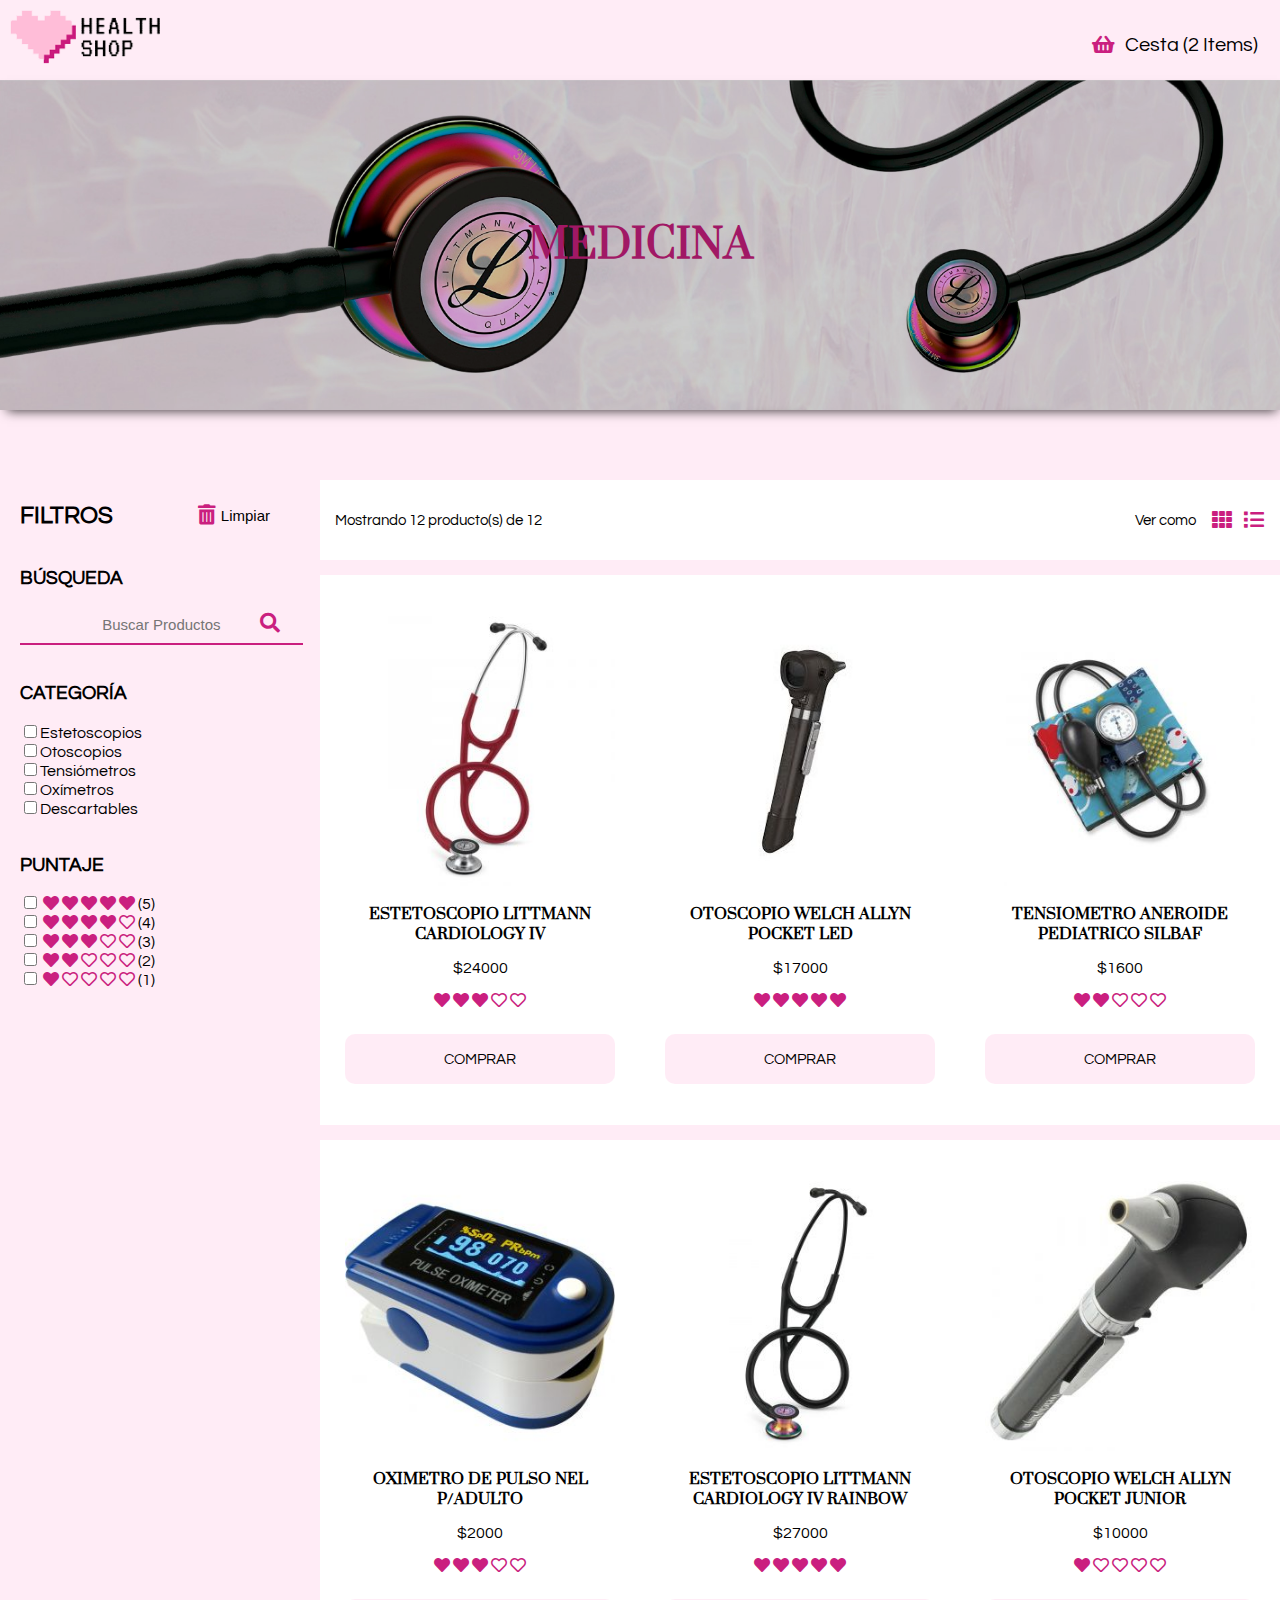
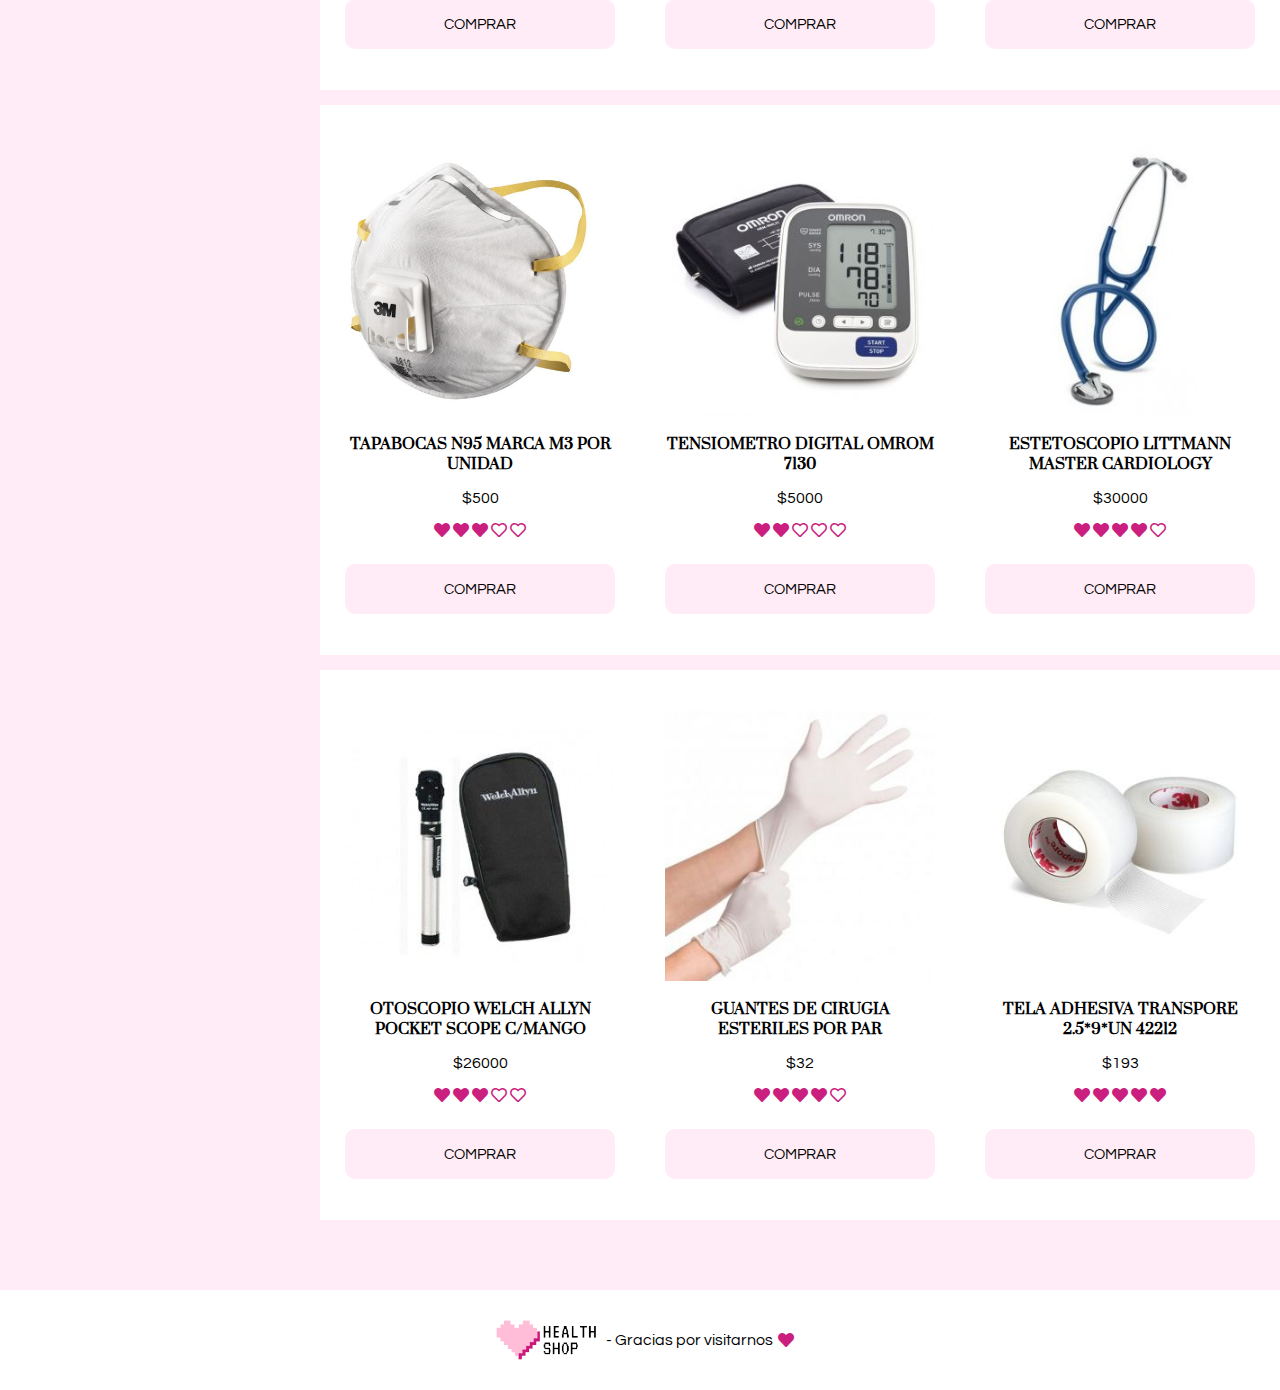
==== index.html @ 3c830d1c "creo caja de cesta llena con los items, la comento tanto en css como en html" ====
<!DOCTYPE html>
<html lang="es">

<head>
    <meta charset="UTF-8">
    <meta name="viewport" content="width=device-width, initial-scale=1.0">
    <link rel="stylesheet" href="style.css">
    <link rel="stylesheet" href="https://cdnjs.cloudflare.com/ajax/libs/font-awesome/5.13.0/css/all.min.css">
    <title>Healt shop</title>
</head>

<body>

    <!-- SECCION DE PRODUCTOS EN LA CESTA -->
    <!-- <section class="items-cest-container">
        <div class="title-cest">
            <h2>Cesta</h2>
            <button class="button-filter">
                <i class="fas fa-times"></i>
            </button>
        </div>
        <p>2 Producto(s) agregado(s)</p>

        <div class="items-add-container">

            <div class="items-add-img">
                <img src="./img/product5.jpg" alt="">
            </div>

            <div class="items-add-description">
                <h3>ESTETOSCOPIO LITTMANN </h3>
                <button class="button-filter">
                <i class="fas fa-trash-alt"></i>
                </button>

                <div class="items-add-price">
                    <label>
                        <input type="number">
                    </label>
                </div>

            </div>

        </div>

    </section> -->

    <!-- HEADER: LOGO Y CESTA -->
    <header class="header-container">
        <div class="img-header-container">
            <img src="./img/logo.png" alt="">
        </div>

        <button class="shopping-basket-section">
            <i class="fas fa-shopping-basket"></i>
            <p>Cesta (2 Items)</p>
        </button>
    </header>

    <!-- BANNER -->
    <div class="banner">
        <h1 class="banner-title">MEDICINA</h1>
    </div>

    <!-- SECCION PRINCIPAL CONTENEDORA DE ASIDE Y PRODUCTOS -->
    <section class="principal-section">

        <!-- ASIDE -->
        <aside class="aside-container">
            <div class="search-filters">
                <h2>FILTROS</h2>
                <button class="button-filter">
                    <i class="fas fa-trash-alt"></i>
                    <p>Limpiar</p>
                </button>

            </div>
            <div class="search-box">
                <label>
                    <h3>BÚSQUEDA</h3>
                    <input type="text" placeholder="Buscar Productos" id="search-box-input" />
                </label>
                <button class="button-filter">
                    <i class="fas fa-search"></i>
                </button>
            </div>

            <div class="filters-checkbox">
                <h3>CATEGORÍA</h3>
                <label>
                    <input type="checkbox" class="filters-checkbox-items" />Estetoscopios
                </label>
                <label>
                    <input type="checkbox" class="filters-checkbox-items" />Otoscopios
                </label>
                <label>
                    <input type="checkbox" class="filters-checkbox-items" />Tensiómetros
                </label>
                <label>
                    <input type="checkbox" class="filters-checkbox-items" />Oxímetros
                </label>
                <label>
                    <input type="checkbox" class="filters-checkbox-items" />Descartables
                </label>
            </div>

            <div class="filters-checkbox">
                <h3>PUNTAJE</h3>
                <label>
                    <input type="checkbox" class="filters-checkbox-items" />
                    <i class="fas fa-heart"></i>
                    <i class="fas fa-heart"></i>
                    <i class="fas fa-heart"></i>
                    <i class="fas fa-heart"></i>
                    <i class="fas fa-heart"></i>
                    (5)
                </label>
                <label>
                    <input type="checkbox" class="filters-checkbox-items" />
                    <i class="fas fa-heart"></i>
                    <i class="fas fa-heart"></i>
                    <i class="fas fa-heart"></i>
                    <i class="fas fa-heart"></i>
                    <i class="far fa-heart"></i>
                    (4)
                </label>
                <label>
                    <input type="checkbox" class="filters-checkbox-items" />
                    <i class="fas fa-heart"></i>
                    <i class="fas fa-heart"></i>
                    <i class="fas fa-heart"></i>
                    <i class="far fa-heart"></i>
                    <i class="far fa-heart"></i>
                    (3)
                </label>
                <label>
                    <input type="checkbox" class="filters-checkbox-items" />
                    <i class="fas fa-heart"></i>
                    <i class="fas fa-heart"></i>
                    <i class="far fa-heart"></i>
                    <i class="far fa-heart"></i>
                    <i class="far fa-heart"></i>
                    (2)
                </label>
                <label>
                    <input type="checkbox" class="filters-checkbox-items" />
                    <i class="fas fa-heart"></i>
                    <i class="far fa-heart"></i>
                    <i class="far fa-heart"></i>
                    <i class="far fa-heart"></i>
                    <i class="far fa-heart"></i>
                    (1)
                </label>

            </div>
        </aside>

        <!-- SECCION DERECHA DE RESULTADOS DEL FILTRO Y PRODUCTOS -->
        <div class="products-container">
            <!-- RESULTADO DE FILTROS -->
            <div class="filters-results-container">

                <p>Mostrando 12 producto(s) de 12</p>
                <div class="buttons-filters-container">
                    <p>Ver como</p>
                    <button class="button-filter">
                        <i class="fas fa-th"></i>
                    </button>
                    <button class="button-filter">
                        <i class="fas fa-list"></i>
                    </button>
                </div>
            </div>

            <!-- CONTENEDOR DE LOS PRODUCTOS -->
            <div class="products-cards-section">
                <!-- TARJETA DE PRODUCTOS -->
                <article class="product-card">
                    <!-- IMAGEN PRODUCTOS -->
                    <div class="product-information-container">
                        <div class="product-img">
                            <img src="./img/product1.jpg" alt="">
                        </div>
                        <!-- DESCRIPCION DE PRODUCTOS -->
                        <div class="product-description">
                            <h3 class="product-title">ESTETOSCOPIO LITTMANN CARDIOLOGY IV</h3>
                            <p>$24000</p>
                            <div>
                                <i class="fas fa-heart"></i>
                                <i class="fas fa-heart"></i>
                                <i class="fas fa-heart"></i>
                                <i class="far fa-heart"></i>
                                <i class="far fa-heart"></i>
                            </div>
                            <div class="product-buy">
                                <button class="buy-button">COMPRAR</button>
                            </div>
                        </div>
                    </div>
                </article>

                <article class="product-card">
                    <div class="product-information-container">
                        <div class="product-img">
                            <img src="./img/product2.jpg" alt="">
                        </div>
                        <div class="product-description">
                            <h3 class="product-title">OTOSCOPIO WELCH ALLYN POCKET LED</h3>
                            <p class="product-price">$17000</p>
                            <div class="product-review">
                                <i class="fas fa-heart"></i>
                                <i class="fas fa-heart"></i>
                                <i class="fas fa-heart"></i>
                                <i class="fas fa-heart"></i>
                                <i class="fas fa-heart"></i>
                            </div>
                            <div class="product-buy">
                                <button class="buy-button">COMPRAR</button>
                            </div>
                        </div>
                    </div>
                </article>
                <article class="product-card">
                    <div class="product-information-container">
                        <div class="product-img">
                            <img src="./img/product3.jpg" alt="">
                        </div>
                        <div class="product-description">
                            <h3 class="product-title">TENSIOMETRO ANEROIDE PEDIATRICO SILBAF</h3>
                            <p class="product-price">$1600</p>
                            <div class="product-review">
                                <i class="fas fa-heart"></i>
                                <i class="fas fa-heart"></i>
                                <i class="far fa-heart"></i>
                                <i class="far fa-heart"></i>
                                <i class="far fa-heart"></i>
                            </div>
                            <div class="product-buy">
                                <button class="buy-button">COMPRAR</button>
                            </div>
                        </div>
                    </div>
                </article>

                <article class="product-card">
                    <div class="product-information-container">
                        <div class="product-img">
                            <img src="./img/product4.jpg" alt="">
                        </div>
                        <div class="product-description">
                            <h3 class="product-title">OXIMETRO DE PULSO NEL P/ADULTO </h3>
                            <p class="product-price">$2000</p>
                            <div class="product-review">
                                <i class="fas fa-heart"></i>
                                <i class="fas fa-heart"></i>
                                <i class="fas fa-heart"></i>
                                <i class="far fa-heart"></i>
                                <i class="far fa-heart"></i>
                            </div>
                            <div class="product-buy">
                                <button class="buy-button">COMPRAR</button>
                            </div>
                        </div>
                    </div>
                </article>

                <article class="product-card">
                    <div class="product-information-container">
                        <div class="product-img">
                            <img src="./img/product5.jpg" alt="">
                        </div>
                        <div class="product-description">
                            <h3 class="product-title">ESTETOSCOPIO LITTMANN CARDIOLOGY IV RAINBOW</h3>
                            <p class="product-price">$27000</p>
                            <div class="product-review">
                                <i class="fas fa-heart"></i>
                                <i class="fas fa-heart"></i>
                                <i class="fas fa-heart"></i>
                                <i class="fas fa-heart"></i>
                                <i class="fas fa-heart"></i>
                            </div>
                            <div class="product-buy">
                                <button class="buy-button">COMPRAR</button>
                            </div>
                        </div>
                    </div>
                </article>

                <article class="product-card">
                    <div class="product-information-container">
                        <div class="product-img">
                            <img src="./img/product6.jpg" alt="">
                        </div>
                        <div class="product-description">
                            <h3 class="product-title">OTOSCOPIO WELCH ALLYN POCKET JUNIOR</h3>
                            <p class="product-price">$10000</p>
                            <div class="product-review">
                                <i class="fas fa-heart"></i>
                                <i class="far fa-heart"></i>
                                <i class="far fa-heart"></i>
                                <i class="far fa-heart"></i>
                                <i class="far fa-heart"></i>
                            </div>
                            <div class="product-buy">
                                <button class="buy-button">COMPRAR</button>
                            </div>
                        </div>
                    </div>
                </article>

                <article class="product-card">
                    <div class="product-information-container">
                        <div class="product-img">
                            <img src="./img/product7.jpg" alt="">
                        </div>
                        <div class="product-description">
                            <h3 class="product-title">TAPABOCAS N95 MARCA M3 POR UNIDAD</h3>
                            <p class="product-price">$500</p>
                            <div class="product-review">
                                <i class="fas fa-heart"></i>
                                <i class="fas fa-heart"></i>
                                <i class="fas fa-heart"></i>
                                <i class="far fa-heart"></i>
                                <i class="far fa-heart"></i>
                            </div>
                            <div class="product-buy">
                                <button class="buy-button">COMPRAR</button>
                            </div>
                        </div>
                    </div>
                </article>

                <article class="product-card">
                    <div class="product-information-container">
                        <div class="product-img">
                            <img src="./img/product8.jpg" alt="">
                        </div>
                        <div class="product-description">
                            <h3 class="product-title">TENSIOMETRO DIGITAL OMROM 7130</h3>
                            <p class="product-price">$5000</p>
                            <div class="product-review">
                                <i class="fas fa-heart"></i>
                                <i class="fas fa-heart"></i>
                                <i class="far fa-heart"></i>
                                <i class="far fa-heart"></i>
                                <i class="far fa-heart"></i>
                            </div>
                            <div class="product-buy">
                                <button class="buy-button">COMPRAR</button>
                            </div>
                        </div>
                    </div>
                </article>

                <article class="product-card">
                    <div class="product-information-container">
                        <div class="product-img">
                            <img src="./img/product9.jpg" alt="">
                        </div>
                        <div class="product-description">
                            <h3 class="product-title">ESTETOSCOPIO LITTMANN MASTER CARDIOLOGY</h3>
                            <p class="product-price">$30000</p>
                            <div class="product-review">
                                <i class="fas fa-heart"></i>
                                <i class="fas fa-heart"></i>
                                <i class="fas fa-heart"></i>
                                <i class="fas fa-heart"></i>
                                <i class="far fa-heart"></i>
                            </div>
                            <div class="product-buy">
                                <button class="buy-button">COMPRAR</button>
                            </div>
                        </div>
                    </div>
                </article>

                <article class="product-card">
                    <div class="product-information-container">
                        <div class="product-img">
                            <img src="./img/product10.jpg" alt="">
                        </div>
                        <div class="product-description">
                            <h3 class="product-title">OTOSCOPIO WELCH ALLYN POCKET SCOPE C/MANGO</h3>
                            <p class="product-price">$26000</p>
                            <div class="product-review">
                                <i class="fas fa-heart"></i>
                                <i class="fas fa-heart"></i>
                                <i class="fas fa-heart"></i>
                                <i class="far fa-heart"></i>
                                <i class="far fa-heart"></i>
                            </div>
                            <div class="product-buy">
                                <button class="buy-button">COMPRAR</button>
                            </div>
                        </div>
                    </div>
                </article>

                <article class="product-card">
                    <div class="product-information-container">
                        <div class="product-img">
                            <img src="./img/product11.jpg" alt="">
                        </div>
                        <div class="product-description">
                            <h3 class="product-title">GUANTES DE CIRUGIA ESTERILES POR PAR</h3>
                            <p class="product-price">$32</p>
                            <div class="product-review">
                                <i class="fas fa-heart"></i>
                                <i class="fas fa-heart"></i>
                                <i class="fas fa-heart"></i>
                                <i class="fas fa-heart"></i>
                                <i class="far fa-heart"></i>
                            </div>
                            <div class="product-buy">
                                <button class="buy-button">COMPRAR</button>
                            </div>
                        </div>
                    </div>
                </article>

                <article class="product-card">
                    <div class="product-information-container">
                        <div class="product-img">
                            <img src="./img/product12.jpg" alt="">
                        </div>
                        <div class="product-description">
                            <h3 class="product-title">TELA ADHESIVA TRANSPORE 2.5*9*UN 42212</h3>
                            <p class="product-price">$193</p>
                            <div class="product-review">
                                <i class="fas fa-heart"></i>
                                <i class="fas fa-heart"></i>
                                <i class="fas fa-heart"></i>
                                <i class="fas fa-heart"></i>
                                <i class="fas fa-heart"></i>
                            </div>
                            <div class="product-buy">
                                <button class="buy-button">COMPRAR</button>
                            </div>
                        </div>
                    </div>
                </article>


            </div>
        </div>
    </section>

    <!-- FOOTER -->
    <footer class="footer-container">
        <img src="./img/logo.png" alt="">
        <p>- Gracias por visitarnos</p>
        <i class="fas fa-heart"></i>
    </footer>


</body>

</html>
---- style.css ----
@import url('https://fonts.googleapis.com/css2?family=Prata&family=Questrial&display=swap');
body {
    width: 100%;
    margin: 0px;
    background-color: rgba(255, 208, 232, 0.4);
}


/* .items-cest-container {
    width: 25%;
    height: 500px;
    display: flex;
    flex-direction: column;
    position: absolute;
    top: 0px;
    right: 0px;
    z-index: 2;
    padding: 20px;
    font-family: 'Questrial', sans-serif;
    background-color: #ffffff;
}

.title-cest {
    width: 100%;
    display: flex;
    justify-content: space-between;
    align-items: center;
}

.items-add-container {
    width: 100%;
    display: flex;
    flex-direction: column;
    background-color: rebeccapurple;
}

.items-add-img {
    width: 40%;
    height: 100%;
}

.items-add-img img {
    width: 100%;
}

.items-add-description {
    width: 60%;
    display: flex;
    align-items: center;
    position: absolute;
    right: 0px;
    background-color: springgreen;
}

.items-add-price {
    width: 60%;
    background-color: yellow;
}
 */

.header-container {
    width: 100%;
    height: 80px;
    display: flex;
}

.img-header-container {
    width: 150px;
    height: 50px;
}

.img-header-container img {
    width: 100%;
    height: auto;
    padding: 10px;
}

.shopping-basket-section {
    width: 200px;
    height: 30px;
    font-size: 20px;
    font-family: 'Questrial', sans-serif;
    font-weight: 100;
    display: flex;
    justify-content: center;
    align-items: center;
    position: absolute;
    right: 5px;
    top: 30px;
    border: none;
    background-color: transparent;
}

.fa-shopping-basket {
    color: #CA1F7F;
    padding-right: 10px;
}

.banner {
    width: 100%;
    height: 330px;
    background-image: url(./img/banner.jpg);
    background-position: center;
    background-size: cover;
    display: flex;
    justify-content: center;
    align-items: center;
    font-family: 'Prata', serif;
    font-size: 20px;
    color: #CA1F7F;
    -webkit-box-shadow: 2px 6px 11px -5px rgba(0, 0, 0, 0.75);
    -moz-box-shadow: 2px 6px 11px -5px rgba(0, 0, 0, 0.75);
    box-shadow: 2px 6px 11px -5px rgba(0, 0, 0, 0.75);
}

.banner::before {
    width: 100%;
    height: 330px;
    content: '';
    background-color: rgba(0, 0, 0, 0.2);
    display: flex;
    position: absolute;
}

.principal-section {
    width: 100%;
    height: auto;
    display: flex;
    justify-content: space-between;
}

.products-container {
    width: 75%;
    height: auto;
}

.filters-results-container {
    width: 100%;
    height: 80px;
    background-color: #ffffff;
    display: flex;
    justify-content: space-between;
    align-items: center;
    margin-top: 70px;
}

.filters-results-container p {
    font-family: 'Questrial', sans-serif;
    font-size: 15px;
    margin-left: 15px;
    margin-right: 10px;
}

.buttons-filters-container {
    display: flex;
    padding: 10px;
}

.button-filter {
    border: none;
    font-size: 20px;
    background-color: transparent;
    display: flex;
    justify-content: center;
    align-items: center;
    color: #CA1F7F;
}

.products-cards-section {
    width: 100%;
    display: flex;
    justify-content: space-between;
    flex-wrap: wrap;
}

.product-card {
    width: 320px;
    height: 550px;
    background-color: #ffffff;
    font-family: 'Questrial', sans-serif;
    display: flex;
    justify-content: center;
    text-align: center;
    margin-top: 15px;
}

.product-information-container {
    display: flex;
    flex-direction: column;
    justify-content: center;
    padding: 25px;
}

.product-img {
    width: 100%;
    height: auto;
}

.product-img img {
    width: 100%;
    height: auto;
}

.product-title {
    font-family: 'Prata', serif;
    font-size: 15px;
}

.product-buy {
    margin-top: 25px;
}

.buy-button {
    width: 100%;
    height: 50px;
    border: none;
    border-radius: 10px;
    background-color: transparent;
    font-family: 'Questrial', sans-serif;
    font-size: 15px;
    background-color: rgba(255, 208, 232, 0.4);
}

.buy-button:hover {
    background-color: rgba(255, 208, 232, 0.6)
}

.aside-container {
    width: 20%;
    height: 100%;
    position: relative;
    left: 0px;
}

.search-filters {
    width: 100%;
    height: 30px;
    margin-top: 70px;
    padding: 20px;
    display: flex;
    justify-content: space-between;
    align-items: center;
    font-family: 'Questrial', sans-serif;
}

.search-filters p {
    color: #000000;
    font-size: 15px;
    padding-left: 5px;
}

.search-filters h2 {
    font-size: 15 px;
    padding-right: 70px;
}

.search-box {
    width: 100%;
    padding-left: 20px;
    font-family: 'Questrial', sans-serif;
    display: flex;
}

#search-box-input {
    width: 120%;
    padding: 10px;
    border: none;
    border-bottom: 2px solid #CA1F7F;
    background-color: transparent;
    text-align: center;
    font-size: 15px;
    display: flex;
}

.search-box>button {
    position: relative;
    left: 15px;
    top: 25px;
    color: #CA1F7F;
}

.filters-checkbox {
    display: flex;
    flex-direction: column;
    font-family: 'Questrial', sans-serif;
    padding-left: 20px;
    padding-top: 20px;
}

.fa-heart {
    color: #CA1F7F;
}

.footer-container {
    width: 100%;
    height: 100px;
    background-color: #ffffff;
    position: relative;
    bottom: 0px;
    margin-top: 70px;
    display: flex;
    justify-content: center;
    align-items: center;
    font-family: 'Questrial', sans-serif;
}

.footer-container img {
    width: 100px;
    height: 40px;
    padding: 10px;
}

.footer-container i {
    margin-left: 5px;
}
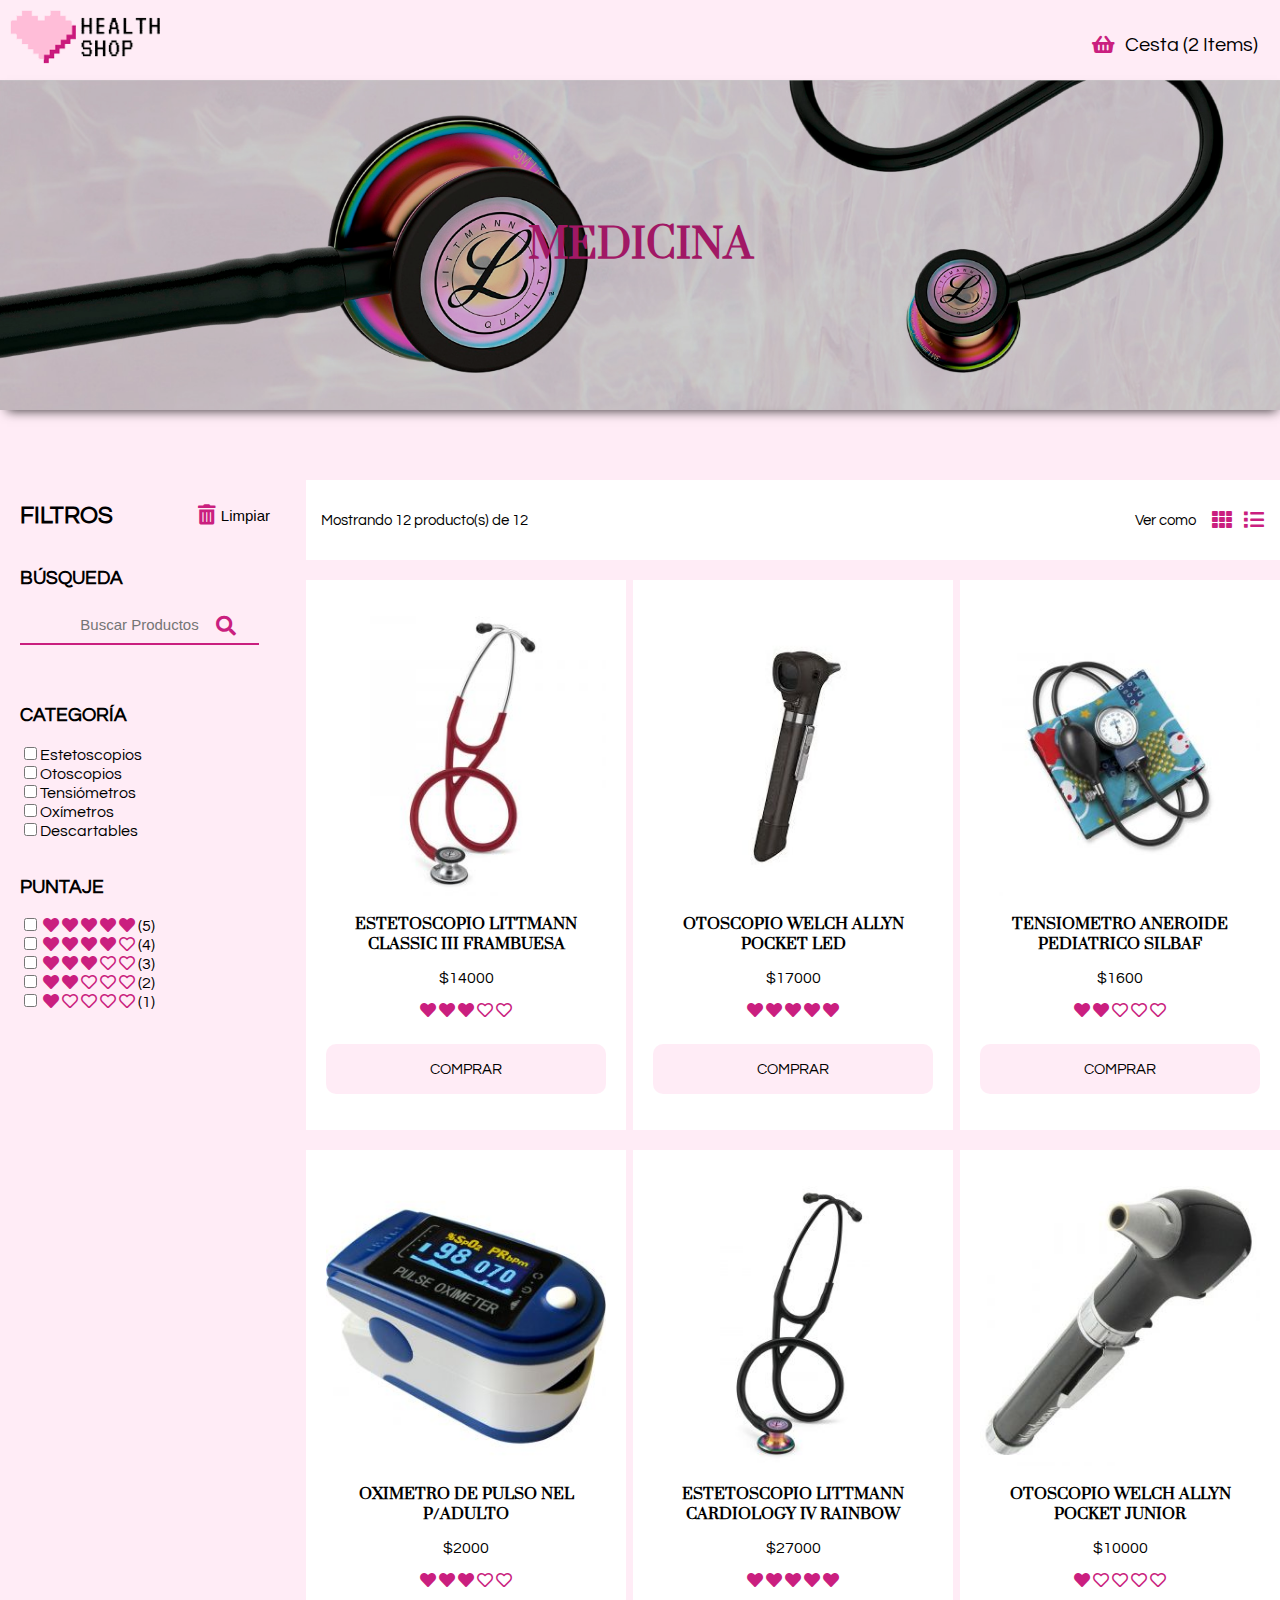
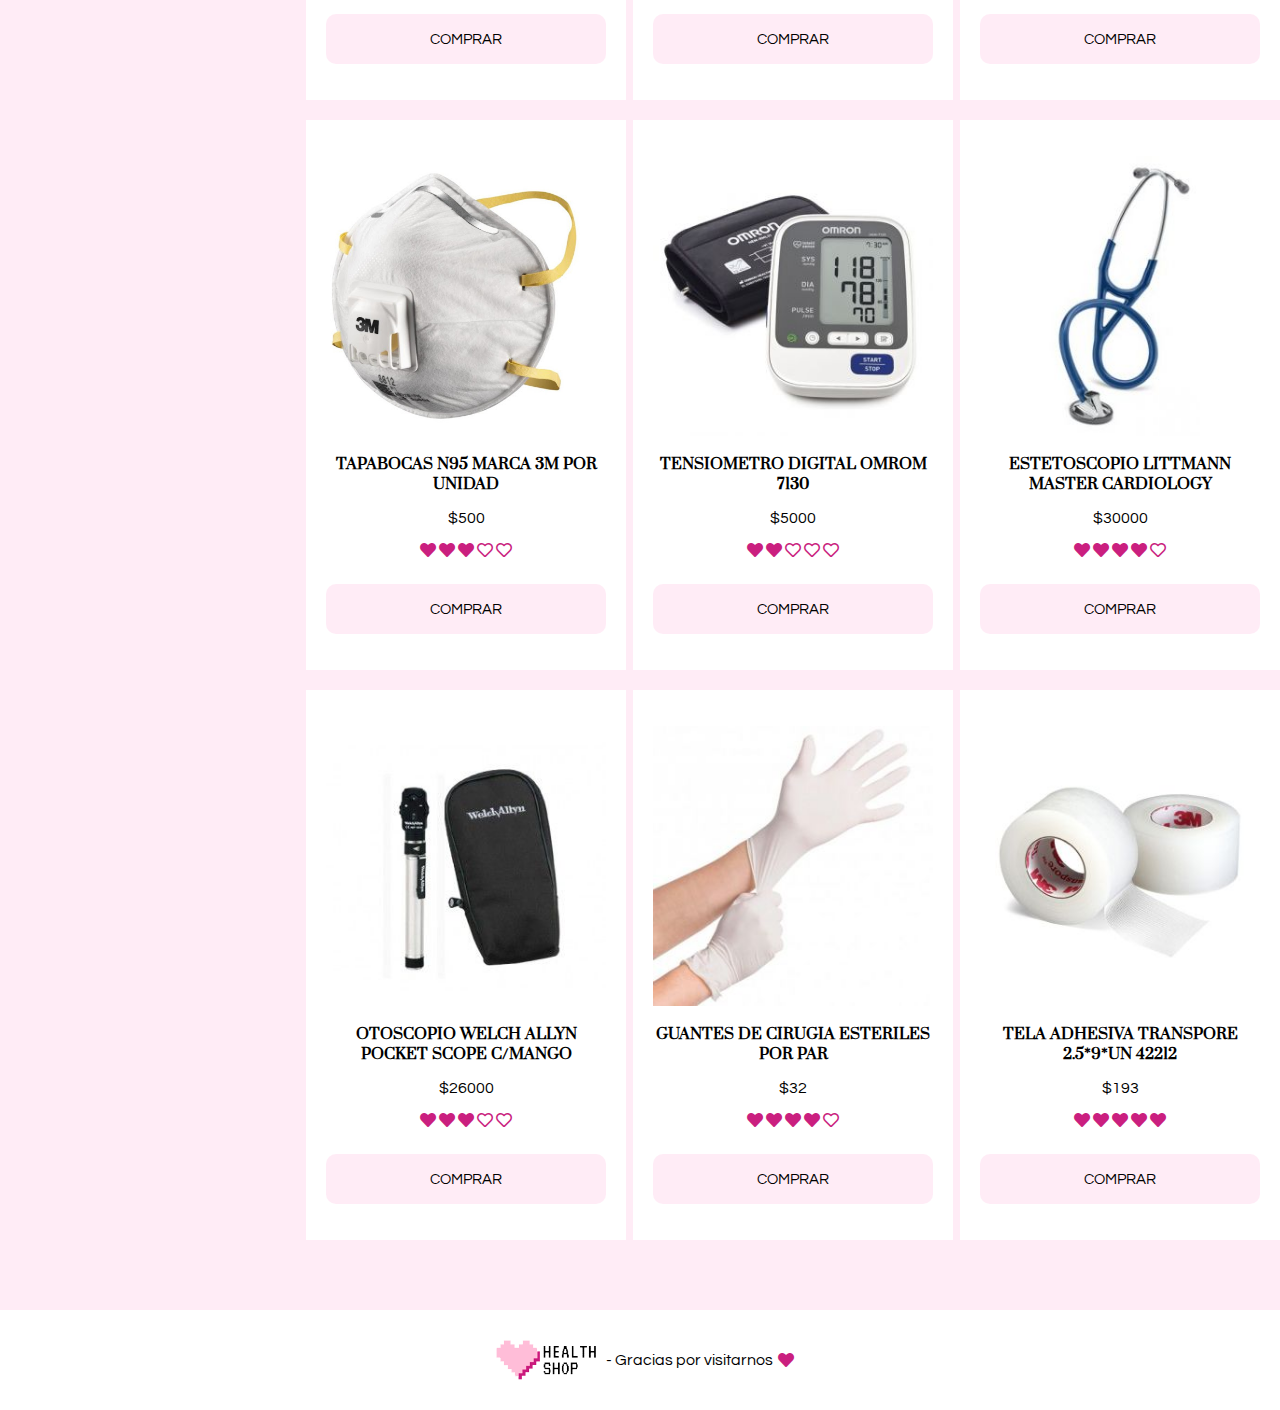
==== commit cadae42f: "agrego funcionalidad par que aparezca el formulario de compra, igualmente la funcionalidad de vaciar" ====
--- a/index.html
+++ b/index.html
@@ -11,39 +11,129 @@
 
 <body>
 
-    <!-- SECCION DE PRODUCTOS EN LA CESTA -->
-    <!-- <section class="items-cest-container">
+    <!-- SECCION DE PRODUCTOS QUE APARECEN EN LA CESTA -->
+    <section class="items-cest-container">
         <div class="title-cest">
             <h2>Cesta</h2>
-            <button class="button-filter">
+            <button class="button-filter" id="button-close-cest">
                 <i class="fas fa-times"></i>
             </button>
         </div>
         <p>2 Producto(s) agregado(s)</p>
-
-        <div class="items-add-container">
-
-            <div class="items-add-img">
-                <img src="./img/product5.jpg" alt="">
-            </div>
-
-            <div class="items-add-description">
-                <h3>ESTETOSCOPIO LITTMANN </h3>
-                <button class="button-filter">
-                <i class="fas fa-trash-alt"></i>
+        <div class="cards-items">
+            <!-- ITEM 1 -->
+            <div class="items-add-container">
+                <div class="items-add-img">
+                    <img src="./img/product5.jpg" alt="">
+                </div>
+                <div class="items-add-description">
+                    <div class="title-trash-section">
+                        <h3>ESTETOSCOPIO LITTMANN </h3>
+                        <button class="button-filter">
+                            <i class="fas fa-trash-alt"></i>
+                        </button>
+                    </div>
+                    <div class="items-add-price">
+                        <label>
+                            <input type="number">
+                        </label>
+                        <div class="unit-price">
+                            <p>unidades</p>
+                            <p>$27000</p>
+                        </div>
+                    </div>
+                </div>
+            </div>
+            <!-- ITEM 2 -->
+            <div class="items-add-container">
+                <div class="items-add-img">
+                    <img src="./img/product6.jpg" alt="">
+                </div>
+                <div class="items-add-description">
+                    <div class="title-trash-section">
+                        <h3>OTOSCOPIO WELCH ALLYN POCKET JUNIOR</h3>
+                        <button class="button-filter">
+                            <i class="fas fa-trash-alt"></i>
+                        </button>
+                    </div>
+                    <div class="items-add-price">
+                        <label>
+                            <input type="number">
+                        </label>
+                        <div class="unit-price">
+                            <p>unidades</p>
+                            <p>$10000</p>
+                        </div>
+                    </div>
+                </div>
+            </div>
+        </div>
+        <p>Subtotal $ 37000</p>
+        <button class="shop-button" id="button-shop-cest">
+            COMPRAR
+        </button>
+        <button class="empty-shop-button" id="button-empty-cest">
+            VACIAR
+        </button>
+    </section>
+
+    <!-- SECCION DE FORMULARIO DE COMPRA -->
+    <section class="pay-form-section">
+        <form>
+            <h2>Checkout</h2>
+            <div class="personal-information-form">
+                <h3>Datos Personales</h3>
+                <label>
+                    <p>Nombre y Apellido*</p>
+                    <input type="text" name="Nombre y Apellido" placeholder="p.ej: Juana de Arco" required />
+                </label>
+                <label>
+                    <p>Email*</p>
+                    <input type="mail" name="Email" placeholder="p.ej: juanadearco@gmail.com" required />
+                </label>
+            </div>
+
+            <div class="pay-options-form">
+                <h3>Opciones de Pago</h3>
+                <label>
+                    <input type="radio" name="payment" checked>Efectivo / Débito <br />
+                    <input type="radio" name="payment">Tarjeta de crédito<br />
+                    <input type="checkbox">Necesito envío<br />
+                    <input type="checkbox">Tengo tarjeta de descuento
+                </label>
+            </div>
+        </form>
+        <div class="total-resume-container">
+            <div class="total-subtotal">
+                <h3>Resumen</h3>
+                <div>
+                    <p id="subtotal">Subtotal $37000</p>
+                    <p id="total">Total $37000</p>
+                </div>
+            </div>
+            <div class="button-pay-group">
+                <button class="empty-shop-button" id="cancel-pay">
+                    SEGUIR COMPRANDO
                 </button>
-
-                <div class="items-add-price">
-                    <label>
-                        <input type="number">
-                    </label>
-                </div>
-
-            </div>
-
+                <button class="empty-shop-button" id="finalize-pay">
+                    FINALIZAR COMPRA
+                </button>
+            </div>
         </div>
-
-    </section> -->
+    </section>
+
+    <!-- MODAL ALERTA -->
+    <div class="modal--alert">
+        <p class="modal--alert--message">Estás por vaciar el carrito, ¿quieres continuar?</p>
+        <div>
+            <button class="empty-shop-button" id="modal--button--cancel">
+                CANCELAR
+            </button>
+            <button class="shop-button" id="modal--button">
+                VACIAR
+            </button>
+        </div>
+    </div>
 
     <!-- HEADER: LOGO Y CESTA -->
     <header class="header-container">
@@ -64,7 +154,6 @@
 
     <!-- SECCION PRINCIPAL CONTENEDORA DE ASIDE Y PRODUCTOS -->
     <section class="principal-section">
-
         <!-- ASIDE -->
         <aside class="aside-container">
             <div class="search-filters">
@@ -79,10 +168,11 @@
                 <label>
                     <h3>BÚSQUEDA</h3>
                     <input type="text" placeholder="Buscar Productos" id="search-box-input" />
-                </label>
-                <button class="button-filter">
-                    <i class="fas fa-search"></i>
-                </button>
+                    <button class="button-filter">
+                        <i class="fas fa-search"></i>
+                    </button>
+                </label>
+
             </div>
 
             <div class="filters-checkbox">
@@ -157,34 +247,32 @@
 
         <!-- SECCION DERECHA DE RESULTADOS DEL FILTRO Y PRODUCTOS -->
         <div class="products-container">
+
             <!-- RESULTADO DE FILTROS -->
             <div class="filters-results-container">
-
                 <p>Mostrando 12 producto(s) de 12</p>
                 <div class="buttons-filters-container">
                     <p>Ver como</p>
-                    <button class="button-filter">
+                    <button class="button-filter" id="button-view-zip">
                         <i class="fas fa-th"></i>
                     </button>
-                    <button class="button-filter">
+                    <button class="button-filter" id="button-view-expand">
                         <i class="fas fa-list"></i>
                     </button>
                 </div>
             </div>
 
-            <!-- CONTENEDOR DE LOS PRODUCTOS -->
+            <!-- CONTENEDOR VISTA  COMPRIMIDA DE TARJETAS DE PRODUCTOS -->
             <div class="products-cards-section">
-                <!-- TARJETA DE PRODUCTOS -->
-                <article class="product-card">
-                    <!-- IMAGEN PRODUCTOS -->
+
+                <article class="product-card">
                     <div class="product-information-container">
                         <div class="product-img">
                             <img src="./img/product1.jpg" alt="">
                         </div>
-                        <!-- DESCRIPCION DE PRODUCTOS -->
-                        <div class="product-description">
-                            <h3 class="product-title">ESTETOSCOPIO LITTMANN CARDIOLOGY IV</h3>
-                            <p>$24000</p>
+                        <div class="product-description">
+                            <h3 class="product-title">ESTETOSCOPIO LITTMANN CLASSIC III FRAMBUESA</h3>
+                            <p>$14000</p>
                             <div>
                                 <i class="fas fa-heart"></i>
                                 <i class="fas fa-heart"></i>
@@ -220,6 +308,7 @@
                         </div>
                     </div>
                 </article>
+
                 <article class="product-card">
                     <div class="product-information-container">
                         <div class="product-img">
@@ -314,7 +403,7 @@
                             <img src="./img/product7.jpg" alt="">
                         </div>
                         <div class="product-description">
-                            <h3 class="product-title">TAPABOCAS N95 MARCA M3 POR UNIDAD</h3>
+                            <h3 class="product-title">TAPABOCAS N95 MARCA 3M POR UNIDAD</h3>
                             <p class="product-price">$500</p>
                             <div class="product-review">
                                 <i class="fas fa-heart"></i>
@@ -442,6 +531,310 @@
 
 
             </div>
+
+            <!-- CONTENEDOR VISTA EXPANDIDA DE TARJETAS DE PRODUCTOS  -->
+            <div class="products--cards--section">
+                <article class="product--card--expand">
+                    <div class="product--information--container--expand">
+                        <div class="product--img--expand">
+                            <img src="./img/product1.jpg" alt="">
+                        </div>
+                        <div class="product--description--expand">
+                            <h3 class="product-title-">ESTETOSCOPIO LITTMANN CLASSIC III FRAMBUESA</h3>
+                            <p class="product-price">$14000</p>
+                            <p class="product--explain--expand">El nuevo estetoscopio Littmann® Classic III ofrece alta sensibilidad acústica para un desempeño excepcional en las evaluaciones clínicas de los profesionales de la salud. Tiene diafragmas ajustables y un nuevo diseño que es
+                                más fácil de colocar y de limpiar debido a su superficie lisa y sin fisuras.
+                            </p>
+                            <div class="product-review">
+                                <i class="fas fa-heart"></i>
+                                <i class="fas fa-heart"></i>
+                                <i class="fas fa-heart"></i>
+                                <i class="far fa-heart"></i>
+                                <i class="far fa-heart"></i>
+                            </div>
+                            <div class="product-buy">
+                                <button class="buy-button button--expand">COMPRAR</button>
+                            </div>
+                        </div>
+                    </div>
+                </article>
+
+                <article class="product--card--expand">
+                    <div class="product--information--container--expand">
+                        <div class="product--img--expand">
+                            <img src="./img/product2.jpg" alt="">
+                        </div>
+                        <div class="product--description--expand">
+                            <h3 class="product-title-">OTOSCOPIO WELCH ALLYN POCKET LED</h3>
+                            <p class="product-price">$17000</p>
+                            <p class="product--explain--expand">El otoscopio de bolsillo más duradero del mercado actual, está diseñado para perdurar desde su entrenamiento hasta el consultorio. Resistente a caidas que otros equipos no toleran. Gracias al equilibrio correcto de la temperatura
+                                del color, el índice de reproducción cromática (IRC) y el brillo.
+                            </p>
+                            <div class="product-review">
+                                <i class="fas fa-heart"></i>
+                                <i class="fas fa-heart"></i>
+                                <i class="fas fa-heart"></i>
+                                <i class="fas fa-heart"></i>
+                                <i class="fas fa-heart"></i>
+                            </div>
+                            <div class="product-buy">
+                                <button class="buy-button button--expand">COMPRAR</button>
+                            </div>
+                        </div>
+                    </div>
+                </article>
+
+                <article class="product--card--expand">
+                    <div class="product--information--container--expand">
+                        <div class="product--img--expand">
+                            <img src="./img/product3.jpg" alt="">
+                        </div>
+                        <div class="product--description--expand">
+                            <h3 class="product-title-">TENSIOMETRO ANEROIDE PEDIATRICO SILBAF</h3>
+                            <p class="product-price">$16000</p>
+                            <p class="product--explain--expand">Manómetro hecho de aleación de aluminio con 47 mm de diámetro Manga estampada de algodón pediátrica para hacer más divertida la consulta. Inlcuye un estetoscopio simple con el tubo hecho en PVC, cuenta con campana plana, anonizada
+                                en aluminio. Contiene tensiómetro + estuche.
+                            </p>
+                            <div class="product-review">
+                                <i class="fas fa-heart"></i>
+                                <i class="fas fa-heart"></i>
+                                <i class="far fa-heart"></i>
+                                <i class="far fa-heart"></i>
+                                <i class="far fa-heart"></i>
+                            </div>
+                            <div class="product-buy">
+                                <button class="buy-button button--expand">COMPRAR</button>
+                            </div>
+                        </div>
+                    </div>
+                </article>
+
+                <article class="product--card--expand">
+                    <div class="product--information--container--expand">
+                        <div class="product--img--expand">
+                            <img src="./img/product4.jpg" alt="">
+                        </div>
+                        <div class="product--description--expand">
+                            <h3 class="product-title-">OXIMETRO DE PULSO NEL P/ADULTO</h3>
+                            <p class="product-price">$2000</p>
+                            <p class="product--explain--expand">Oximetro de pulso adulto, con curva plestimográfica, display de LED que mide el ritmo cardíaco. Es portátil y liviano de fácil lectura con apagado automático. Rango de visualización de saturación de oxigeno de pulso. 0% - 100%,
+                                rango de visualización de la frecuencia del pulso: 25bpm - 250bpm.
+                            </p>
+                            <div class="product-review">
+                                <i class="fas fa-heart"></i>
+                                <i class="fas fa-heart"></i>
+                                <i class="fas fa-heart"></i>
+                                <i class="far fa-heart"></i>
+                                <i class="far fa-heart"></i>
+                            </div>
+                            <div class="product-buy">
+                                <button class="buy-button button--expand">COMPRAR</button>
+                            </div>
+                        </div>
+                    </div>
+                </article>
+
+                <article class="product--card--expand">
+                    <div class="product--information--container--expand">
+                        <div class="product--img--expand">
+                            <img src="./img/product5.jpg" alt="">
+                        </div>
+                        <div class="product--description--expand">
+                            <h3 class="product-title-">ESTETOSCOPIO LITTMANN CARDIOLOGY IV RAINBOW</h3>
+                            <p class="product-price">$27000</p>
+                            <p class="product--explain--expand">El Estetoscopio Littmann Cardiology IV está diseñado para los profesionales sanitarios que necesitan un excelente rendimiento acústico y una versatilidad excepcional. Su innovador diseño ofrece una membrana de doble frecuencia
+                                de una pieza en cada cara de la campana. Acústica excepcional.
+                            </p>
+                            <div class="product-review">
+                                <i class="fas fa-heart"></i>
+                                <i class="fas fa-heart"></i>
+                                <i class="fas fa-heart"></i>
+                                <i class="fas fa-heart"></i>
+                                <i class="fas fa-heart"></i>
+                            </div>
+                            <div class="product-buy">
+                                <button class="buy-button button--expand">COMPRAR</button>
+                            </div>
+                        </div>
+                    </div>
+                </article>
+
+                <article class="product--card--expand">
+                    <div class="product--information--container--expand">
+                        <div class="product--img--expand">
+                            <img src="./img/product6.jpg" alt="">
+                        </div>
+                        <div class="product--description--expand">
+                            <h3 class="product-title-">OTOSCOPIO WELCH ALLYN POCKET JUNIOR</h3>
+                            <p class="product-price">$10000</p>
+                            <p class="product--explain--expand">Es una herramienta de diagnóstico valiosa en cualquier consultorio. Construido con la misma tecnología que el resto de productos de alta calidad de Welch Allyn, proporciona la iluminación necesaria para ayudarle a hacer diagnósticos
+                                a un precio asequible. Ligero y compacto.
+                            </p>
+                            <div class="product-review">
+                                <i class="fas fa-heart"></i>
+                                <i class="far fa-heart"></i>
+                                <i class="far fa-heart"></i>
+                                <i class="far fa-heart"></i>
+                                <i class="far fa-heart"></i>
+                            </div>
+                            <div class="product-buy">
+                                <button class="buy-button button--expand">COMPRAR</button>
+                            </div>
+                        </div>
+                    </div>
+                </article>
+
+                <article class="product--card--expand">
+                    <div class="product--information--container--expand">
+                        <div class="product--img--expand">
+                            <img src="./img/product7.jpg" alt="">
+                        </div>
+                        <div class="product--description--expand">
+                            <h3 class="product-title-">TAPABOCAS N95 MARCA 3M POR UNIDAD</h3>
+                            <p class="product-price">$500</p>
+                            <p class="product--explain--expand"> Es una mascarilla que filtra de partículas. Cumple con el estándar N95 del Instituto Nacional para la Seguridad y Salud Ocupacional de los Estados Unidos de América (NIOSH). Filtra hasta el 95% de las partículas aéreas. 20
+                                modelos de mascarilla N95 para realizar un ajuste y sellado perfecto.
+                            </p>
+                            <div class="product-review">
+                                <i class="fas fa-heart"></i>
+                                <i class="fas fa-heart"></i>
+                                <i class="fas fa-heart"></i>
+                                <i class="fas fa-heart"></i>
+                                <i class="far fa-heart"></i>
+                            </div>
+                            <div class="product-buy">
+                                <button class="buy-button button--expand">COMPRAR</button>
+                            </div>
+                        </div>
+                    </div>
+                </article>
+
+                <article class="product--card--expand">
+                    <div class="product--information--container--expand">
+                        <div class="product--img--expand">
+                            <img src="./img/product8.jpg" alt="">
+                        </div>
+                        <div class="product--description--expand">
+                            <h3 class="product-title-">TENSIOMETRO DIGITAL OMROM 7130</h3>
+                            <p class="product-price">$5000</p>
+                            <p class="product--explain--expand">Monitor de Presión Arterial de Brazo Automático Elite (HEM-7130) - HEM-7130: El Monitor de Presión Elite alerta al usuario cuando detecta latidos irregulares y su Guía de Ajuste del Brazalete avisa cuando el brazalete no está
+                                colocado adecuadamente, reduciendo los errores.
+                            </p>
+                            <div class="product-review">
+                                <i class="fas fa-heart"></i>
+                                <i class="fas fa-heart"></i>
+                                <i class="far fa-heart"></i>
+                                <i class="far fa-heart"></i>
+                                <i class="far fa-heart"></i>
+                            </div>
+                            <div class="product-buy">
+                                <button class="buy-button button--expand">COMPRAR</button>
+                            </div>
+                        </div>
+                    </div>
+                </article>
+
+                <article class="product--card--expand">
+                    <div class="product--information--container--expand">
+                        <div class="product--img--expand">
+                            <img src="./img/product9.jpg" alt="">
+                        </div>
+                        <div class="product--description--expand">
+                            <h3 class="product-title-">ESTETOSCOPIO LITTMANN MASTER CARDIOLOGY</h3>
+                            <p class="product-price">$30000</p>
+                            <p class="product--explain--expand">Auriculares diseñados anatómicamente, diseño de dos-en-uno de los tubos (de doble lumen) elimina el ruido de dos tubos rocen entre sí Ajuste de la frecuencia de sonido basado en la presión con diafragma sintonizable. Procedimientos
+                                especiales adaptador (incluido).
+                            </p>
+                            <div class="product-review">
+                                <i class="fas fa-heart"></i>
+                                <i class="fas fa-heart"></i>
+                                <i class="fas fa-heart"></i>
+                                <i class="fas fa-heart"></i>
+                                <i class="far fa-heart"></i>
+                            </div>
+                            <div class="product-buy">
+                                <button class="buy-button button--expand">COMPRAR</button>
+                            </div>
+                        </div>
+                    </div>
+                </article>
+
+                <article class="product--card--expand">
+                    <div class="product--information--container--expand">
+                        <div class="product--img--expand">
+                            <img src="./img/product10.jpg" alt="">
+                        </div>
+                        <div class="product--description--expand">
+                            <h3 class="product-title-">OTOSCOPIO WELCH ALLYN POCKET SCOPE C/MANGO</h3>
+                            <p class="product-price">$26000</p>
+                            <p class="product--explain--expand">Otoscopio PocketScope de 2.5 V con sistema sellado para otoscopia neumática e iluminador de garganta incorporado, iluminación halógena y transmisión por fibra óptica. Mango metálico con pinza y terminación estriada y con reóstato
+                                de ajuste de intensidad. Funciona con dos pilas tipo “AA”.
+                            </p>
+                            <div class="product-review">
+                                <i class="fas fa-heart"></i>
+                                <i class="fas fa-heart"></i>
+                                <i class="fas fa-heart"></i>
+                                <i class="far fa-heart"></i>
+                                <i class="far fa-heart"></i>
+                            </div>
+                            <div class="product-buy">
+                                <button class="buy-button button--expand">COMPRAR</button>
+                            </div>
+                        </div>
+                    </div>
+                </article>
+
+                <article class="product--card--expand">
+                    <div class="product--information--container--expand">
+                        <div class="product--img--expand">
+                            <img src="./img/product11.jpg" alt="">
+                        </div>
+                        <div class="product--description--expand">
+                            <h3 class="product-title-">GUANTES DE CIRUGIA ESTERILES POR PAR</h3>
+                            <p class="product-price">$32</p>
+                            <p class="product--explain--expand">Látex natural, anatómicos texturados, entalcados, bajo polvo, esterilizados por rayos gamma, producto estéril, atóxico libre de piretógenos venta por sobre cerrado de 1 par, exentos de micro-agujeros, forman una barrera bacteriológica,
+                                impermeable a colorantes, proporcionan un buen tacto.
+                            </p>
+                            <div class="product-review">
+                                <i class="fas fa-heart"></i>
+                                <i class="fas fa-heart"></i>
+                                <i class="fas fa-heart"></i>
+                                <i class="fas fa-heart"></i>
+                                <i class="far fa-heart"></i>
+                            </div>
+                            <div class="product-buy">
+                                <button class="buy-button button--expand">COMPRAR</button>
+                            </div>
+                        </div>
+                    </div>
+                </article>
+
+                <article class="product--card--expand">
+                    <div class="product--information--container--expand">
+                        <div class="product--img--expand">
+                            <img src="./img/product12.jpg" alt="">
+                        </div>
+                        <div class="product--description--expand">
+                            <h3 class="product-title-">TELA ADHESIVA TRANSPORE 2.5*9*UN 42212</h3>
+                            <p class="product-price">$193</p>
+                            <p class="product--explain--expand">Cinta de plástico microperforado, hecho de polietileno flexible y transparente, que permite observar la piel debajo de la cinta. Adhesivo hipoalergénico a base de acrilato, sensible a la presión, fuerte adhesión, resistente
+                                al agua, de fácil remoción y que no deja residuos. Corte bidireccional.
+                            </p>
+                            <div class="product-review">
+                                <i class="fas fa-heart"></i>
+                                <i class="fas fa-heart"></i>
+                                <i class="fas fa-heart"></i>
+                                <i class="fas fa-heart"></i>
+                                <i class="fas fa-heart"></i>
+                            </div>
+                            <div class="product-buy">
+                                <button class="buy-button button--expand">COMPRAR</button>
+                            </div>
+                        </div>
+                    </div>
+                </article>
+            </div>
+
         </div>
     </section>
 
@@ -452,6 +845,7 @@
         <i class="fas fa-heart"></i>
     </footer>
 
+    <script src="index.js"></script>
 
 </body>
 
--- a/style.css
+++ b/style.css
@@ -6,18 +6,103 @@
 }
 
 
-/* .items-cest-container {
+/* SECCION DE FORMULARIO DE COMPRA  */
+
+.pay-form-section {
+    width: 60%;
+    height: 650px;
+    background-color: #ffffff;
+    display: flex;
+    justify-content: space-between;
+    margin-left: 300px;
+    position: absolute;
+    top: 0px;
+    z-index: 2;
+    font-family: 'Questrial', sans-serif;
+    padding: 20px;
+}
+
+.personal-information-form {
+    display: flex;
+    flex-direction: column;
+    border-bottom: 1px solid #DCDCDC;
+    padding-bottom: 40px;
+    padding-left: 20px;
+}
+
+.personal-information-form input {
+    width: 250px;
+    height: 40px;
+    border: none;
+    border-bottom: 1px solid #000000;
+    padding-left: 15px;
+    font-family: 'Questrial', sans-serif;
+    font-size: 15px;
+}
+
+.pay-options-form {
+    padding-top: 30px;
+    padding-left: 20px;
+}
+
+.pay-options-form input {
+    margin-top: 10px;
+}
+
+.total-resume-container {
+    width: 50%;
+    display: flex;
+    flex-direction: column;
+    align-items: center;
+}
+
+.total-subtotal {
+    width: 70%;
+    height: 80%;
+    display: flex;
+    flex-direction: column;
+    justify-content: space-between;
+    background-color: #F5F5F5;
+    padding-left: 20px;
+}
+
+#subtotal {
+    font-size: 20px;
+}
+
+#total {
+    font-size: 30px;
+    font-weight: 700;
+}
+
+.button-pay-group {
+    display: flex;
+    justify-content: flex-end;
+    margin-top: 30px;
+}
+
+#finalize-pay {
+    background-color: #CB1F7F;
+    color: #ffffff;
+    margin-left: 40px;
+}
+
+
+/* SECCION DE CESTA LLENA */
+
+.items-cest-container {
     width: 25%;
-    height: 500px;
+    height: auto;
     display: flex;
     flex-direction: column;
     position: absolute;
     top: 0px;
     right: 0px;
-    z-index: 2;
     padding: 20px;
     font-family: 'Questrial', sans-serif;
-    background-color: #ffffff;
+    font-size: 15px;
+    background-color: #ffffff;
+    z-index: 1;
 }
 
 .title-cest {
@@ -27,36 +112,120 @@
     align-items: center;
 }
 
+.cards-items {
+    overflow: scroll;
+}
+
 .items-add-container {
     width: 100%;
-    display: flex;
-    flex-direction: column;
-    background-color: rebeccapurple;
+    height: 130px;
+    display: flex;
+    justify-content: center;
+    align-items: center;
+    padding-top: 10px;
+    padding-bottom: 10px;
+    border-bottom: 1px solid #DCDCDC;
 }
 
 .items-add-img {
-    width: 40%;
-    height: 100%;
+    width: 130px;
 }
 
 .items-add-img img {
     width: 100%;
+    height: auto;
+}
+
+.title-trash-section {
+    display: flex;
+    justify-content: space-between;
 }
 
 .items-add-description {
     width: 60%;
     display: flex;
-    align-items: center;
+    flex-direction: column;
+}
+
+.items-add-description h3 {
+    font-size: 15px;
+}
+
+.items-add-price {
+    width: 100%;
+    display: flex;
+    flex-direction: column;
+}
+
+.items-add-price input {
+    width: 40px;
+    height: 25px;
+}
+
+.unit-price {
+    display: flex;
+    justify-content: space-between;
+}
+
+.unit-price p {
+    margin-top: 0px;
+    font-size: 18px;
+}
+
+
+/*MODAL ALERTA */
+
+.modal--alert {
+    width: 500px;
+    height: 250px;
+    display: flex;
+    flex-direction: column;
+    justify-content: center;
+    align-items: center;
+    margin-left: 400px;
     position: absolute;
-    right: 0px;
-    background-color: springgreen;
-}
-
-.items-add-price {
-    width: 60%;
-    background-color: yellow;
-}
- */
+    top: 150px;
+    z-index: 3;
+    font-family: 'Questrial', sans-serif;
+    font-size: 35px;
+    font-weight: 700;
+    text-align: center;
+    padding: 30px;
+    background-color: #ffffff;
+}
+
+#modal--button {
+    width: 200px;
+    height: 50px;
+}
+
+#modal--button--cancel {
+    width: 200px;
+    height: 50px;
+}
+
+
+/* BOTONES DE COMPRAR Y VACIAR CESTA*/
+
+.shop-button {
+    background-color: #CB1F7F;
+    color: #ffffff;
+    border: none;
+    border-radius: 10px;
+    padding: 15px;
+    margin-bottom: 15px;
+}
+
+.empty-shop-button {
+    background-color: #ffffff;
+    color: #CB1F7F;
+    border: 1px solid #CB1F7F;
+    border-radius: 10px;
+    padding: 15px;
+}
+
+
+/* SECCION DE LOGO Y CESTA*/
 
 .header-container {
     width: 100%;
@@ -95,6 +264,9 @@
     color: #CA1F7F;
     padding-right: 10px;
 }
+
+
+/* BANNER*/
 
 .banner {
     width: 100%;
@@ -122,16 +294,19 @@
     position: absolute;
 }
 
+
+/* SECCION PRINCIPAL*/
+
 .principal-section {
     width: 100%;
     height: auto;
     display: flex;
-    justify-content: space-between;
 }
 
 .products-container {
-    width: 75%;
-    height: auto;
+    width: 80%;
+    height: auto;
+    margin-left: 50px;
 }
 
 .filters-results-container {
@@ -161,10 +336,12 @@
     font-size: 20px;
     background-color: transparent;
     display: flex;
-    justify-content: center;
     align-items: center;
     color: #CA1F7F;
 }
+
+
+/*VISTA COMPRIMIDA  DE PRODUCTOS*/
 
 .products-cards-section {
     width: 100%;
@@ -181,14 +358,14 @@
     display: flex;
     justify-content: center;
     text-align: center;
-    margin-top: 15px;
+    margin-top: 20px;
 }
 
 .product-information-container {
     display: flex;
     flex-direction: column;
     justify-content: center;
-    padding: 25px;
+    padding: 20px;
 }
 
 .product-img {
@@ -197,6 +374,46 @@
 }
 
 .product-img img {
+    width: 100%;
+    height: auto;
+}
+
+
+/*VISTA EXPANDIDA  DE PRODUCTOS */
+
+.products--cards--section {
+    width: 100%;
+    display: flex;
+    flex-direction: column;
+}
+
+.product--card--expand {
+    height: 350px;
+    display: flex;
+    margin-top: 25px;
+    font-family: 'Questrial', sans-serif;
+    background-color: #ffffff;
+}
+
+.product--information--container--expand {
+    width: 95%;
+    display: flex;
+    align-items: center;
+}
+
+.product--description--expand {
+    display: flex;
+    flex-direction: column;
+    padding: 20px;
+}
+
+.product--img--expand {
+    width: 500px;
+    height: auto;
+    padding: 10px;
+}
+
+.product--img--expand img {
     width: 100%;
     height: auto;
 }
@@ -221,6 +438,11 @@
     background-color: rgba(255, 208, 232, 0.4);
 }
 
+.button--expand {
+    width: 200px;
+    height: 50px;
+}
+
 .buy-button:hover {
     background-color: rgba(255, 208, 232, 0.6)
 }
@@ -228,8 +450,6 @@
 .aside-container {
     width: 20%;
     height: 100%;
-    position: relative;
-    left: 0px;
 }
 
 .search-filters {
@@ -262,21 +482,20 @@
 }
 
 #search-box-input {
-    width: 120%;
+    width: 100%;
     padding: 10px;
     border: none;
     border-bottom: 2px solid #CA1F7F;
     background-color: transparent;
     text-align: center;
     font-size: 15px;
-    display: flex;
-}
-
-.search-box>button {
+}
+
+.search-box button {
+    color: #CA1F7F;
     position: relative;
-    left: 15px;
-    top: 25px;
-    color: #CA1F7F;
+    bottom: 30px;
+    left: 190px;
 }
 
 .filters-checkbox {
@@ -312,4 +531,11 @@
 
 .footer-container i {
     margin-left: 5px;
+}
+
+
+/*CLASES PARA JS */
+
+.ocultar {
+    display: none;
 }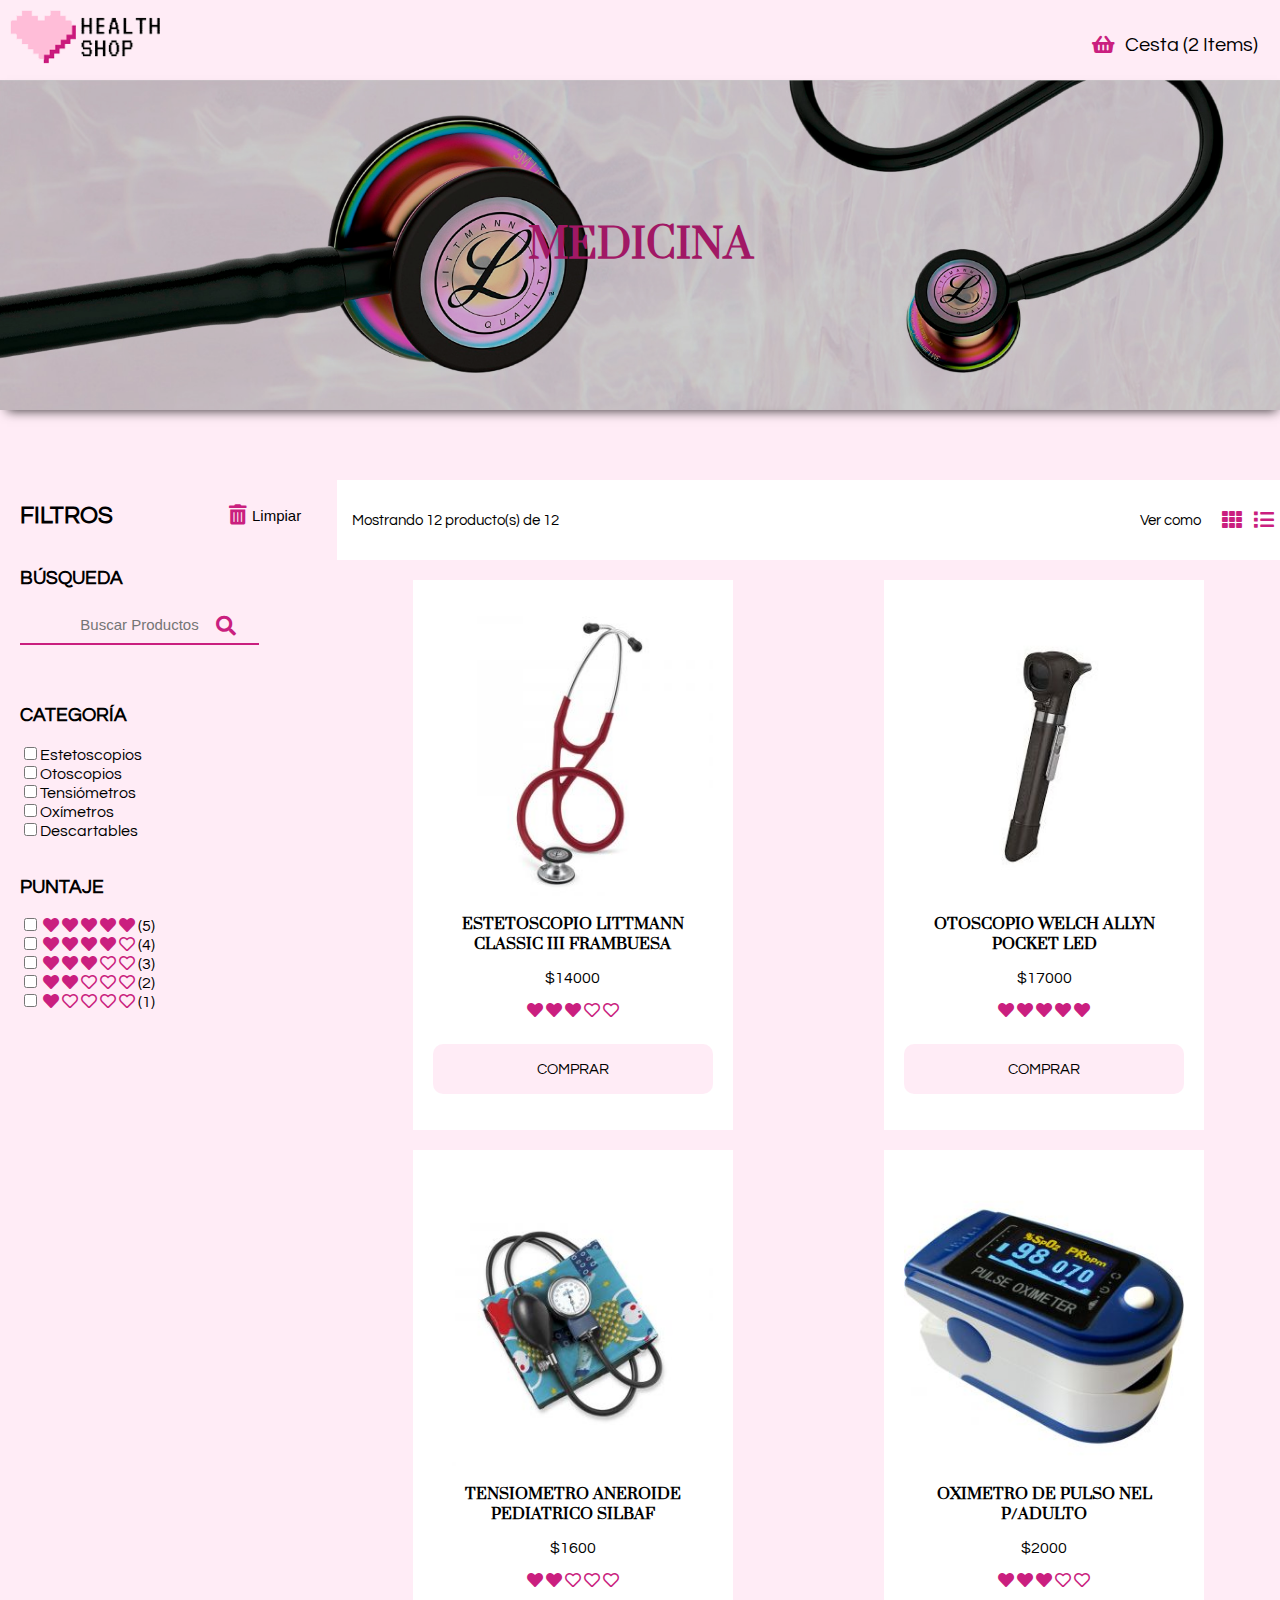
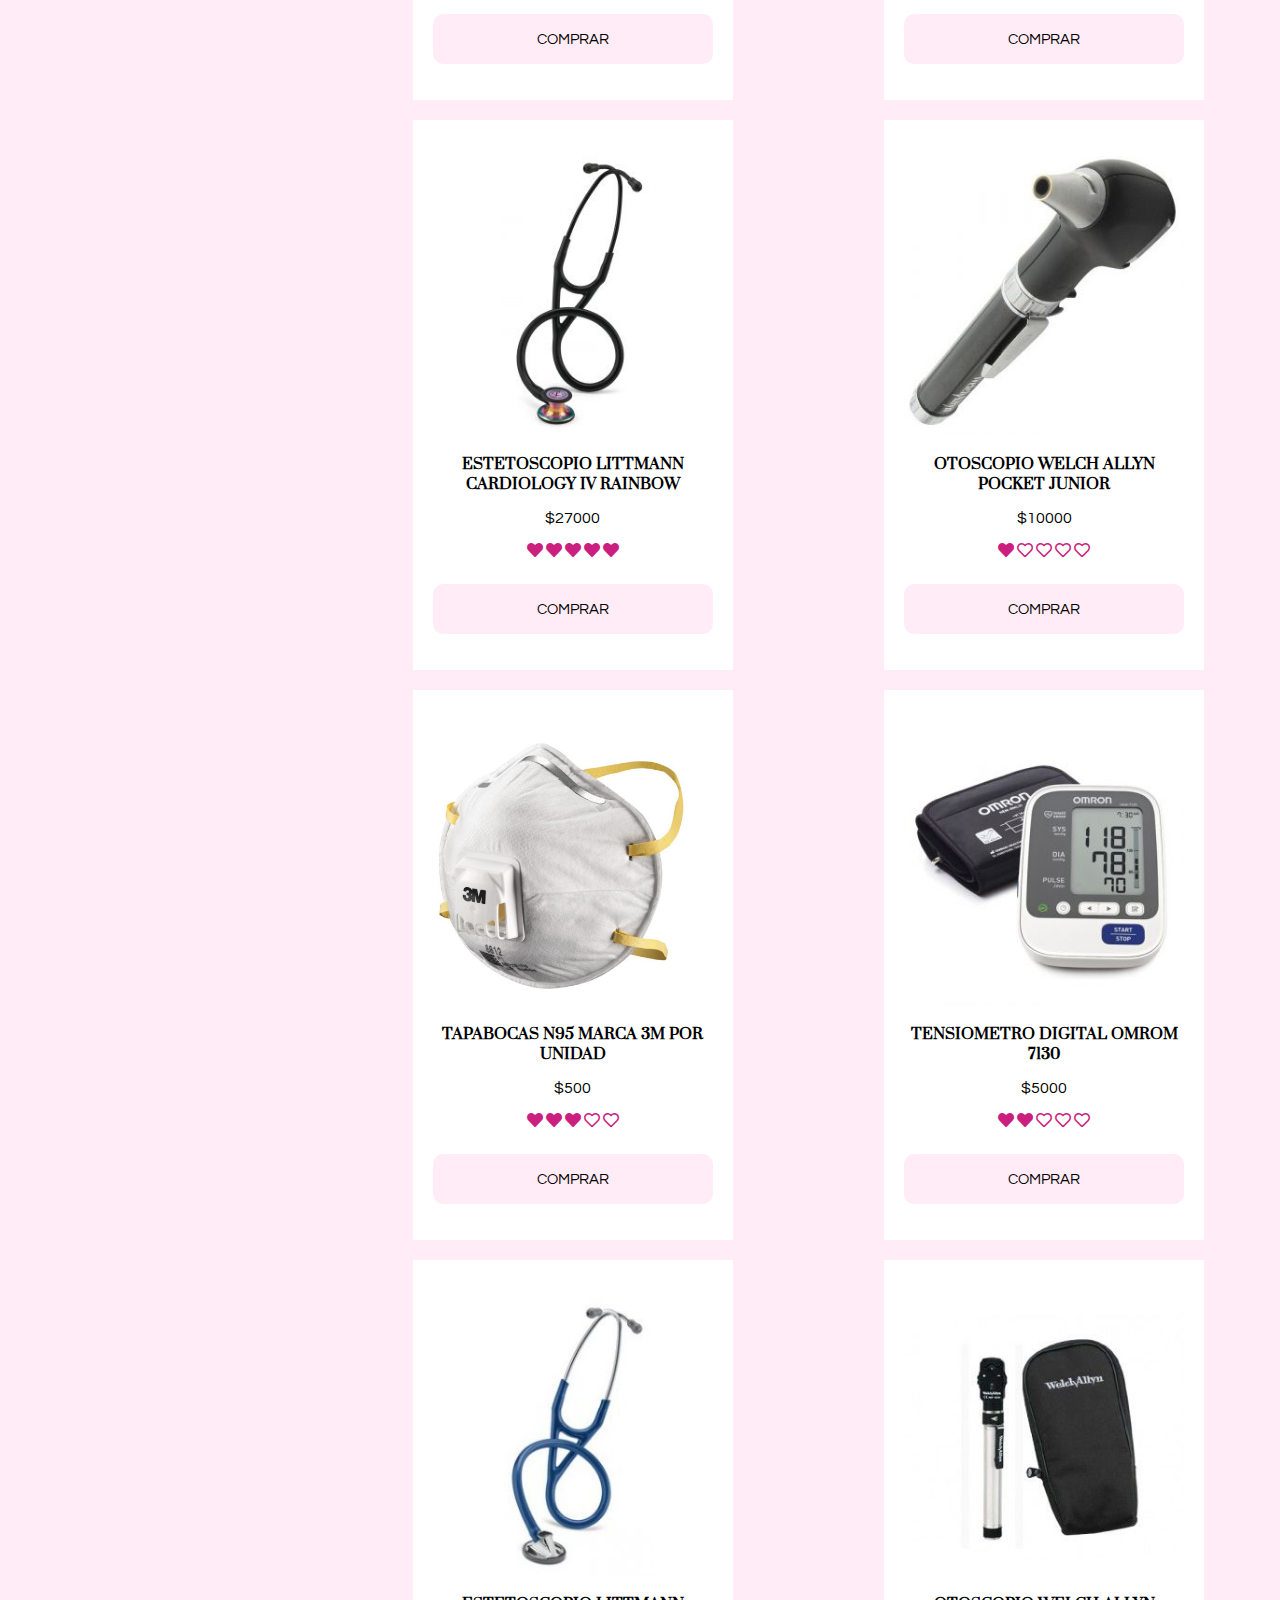
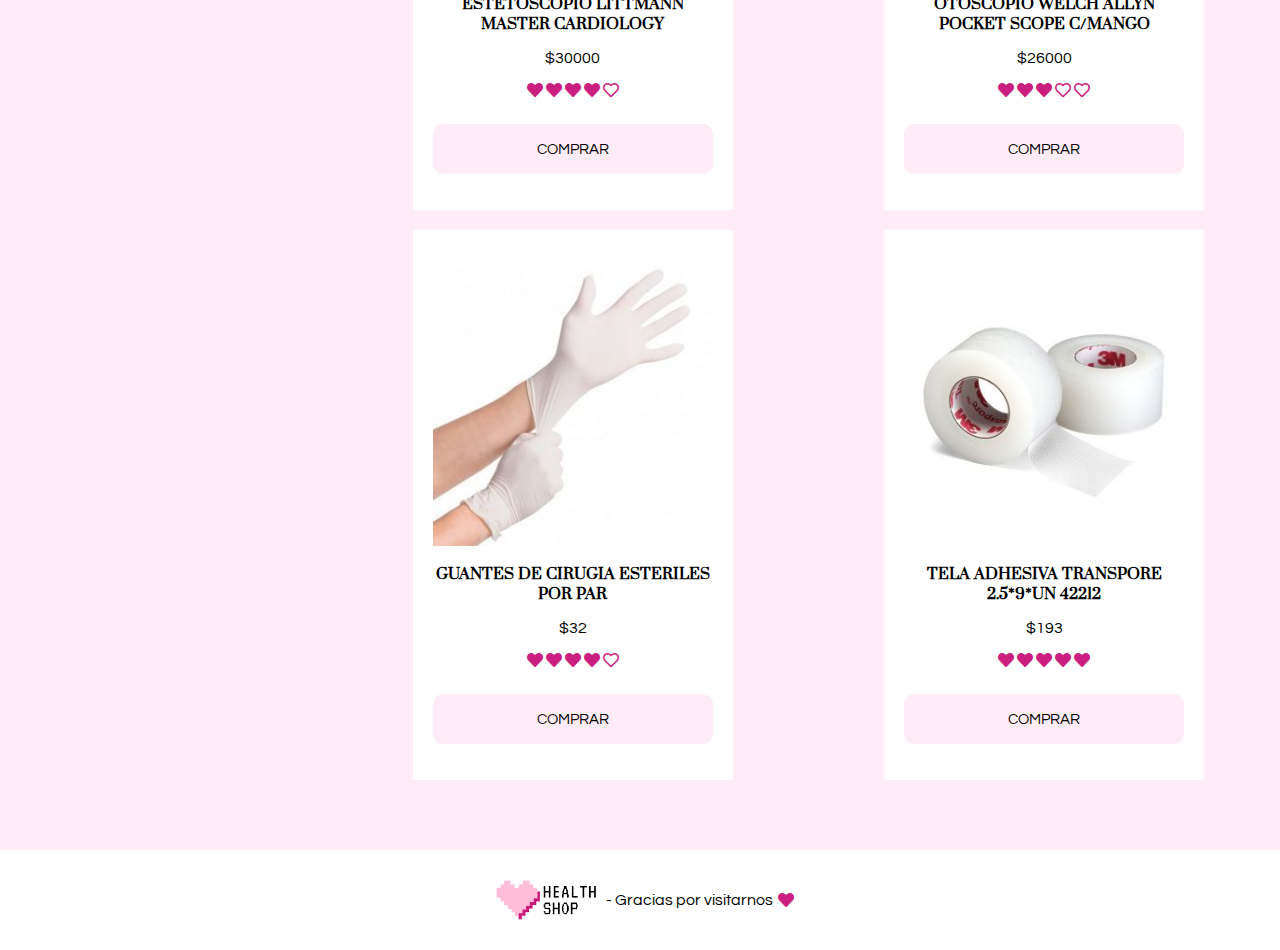
==== commit 14033b96: "creo media querys, principalmente en la seccion principal, modifico tamaño y parametros de posiciona" ====
--- a/index.html
+++ b/index.html
@@ -154,7 +154,7 @@
 
     <!-- SECCION PRINCIPAL CONTENEDORA DE ASIDE Y PRODUCTOS -->
     <section class="principal-section">
-        <!-- ASIDE -->
+        <!-- ASIDE SECCION IZQUIERDA -->
         <aside class="aside-container">
             <div class="search-filters">
                 <h2>FILTROS</h2>
--- a/style.css
+++ b/style.css
@@ -304,8 +304,6 @@
 }
 
 .products-container {
-    width: 80%;
-    height: auto;
     margin-left: 50px;
 }
 
@@ -320,6 +318,7 @@
 }
 
 .filters-results-container p {
+    width: 100%;
     font-family: 'Questrial', sans-serif;
     font-size: 15px;
     margin-left: 15px;
@@ -327,8 +326,9 @@
 }
 
 .buttons-filters-container {
-    display: flex;
-    padding: 10px;
+    width: 200px;
+    display: flex;
+    text-align: center;
 }
 
 .button-filter {
@@ -346,8 +346,8 @@
 .products-cards-section {
     width: 100%;
     display: flex;
-    justify-content: space-between;
     flex-wrap: wrap;
+    justify-content: space-around;
 }
 
 .product-card {
@@ -384,10 +384,12 @@
 .products--cards--section {
     width: 100%;
     display: flex;
-    flex-direction: column;
+    flex-wrap: wrap;
+    justify-content: space-around;
 }
 
 .product--card--expand {
+    width: 100%;
     height: 350px;
     display: flex;
     margin-top: 25px;
@@ -396,19 +398,18 @@
 }
 
 .product--information--container--expand {
-    width: 95%;
+    width: 100%;
     display: flex;
     align-items: center;
 }
 
 .product--description--expand {
-    display: flex;
-    flex-direction: column;
+    width: 100%;
     padding: 20px;
 }
 
 .product--img--expand {
-    width: 500px;
+    width: 300px;
     height: auto;
     padding: 10px;
 }
@@ -445,11 +446,6 @@
 
 .buy-button:hover {
     background-color: rgba(255, 208, 232, 0.6)
-}
-
-.aside-container {
-    width: 20%;
-    height: 100%;
 }
 
 .search-filters {
@@ -538,4 +534,25 @@
 
 .ocultar {
     display: none;
+}
+
+
+/*MEDIA QUERYS*/
+
+@media (max-width: 900px) {
+    .aside-container {
+        display: none;
+    }
+    .products-container {
+        display: flex;
+        flex-direction: column;
+        margin-left: 0px;
+    }
+    .products-cards-section {
+        display: flex;
+        justify-content: space-evenly;
+    }
+    .buttons-filters-container {
+        display: none;
+    }
 }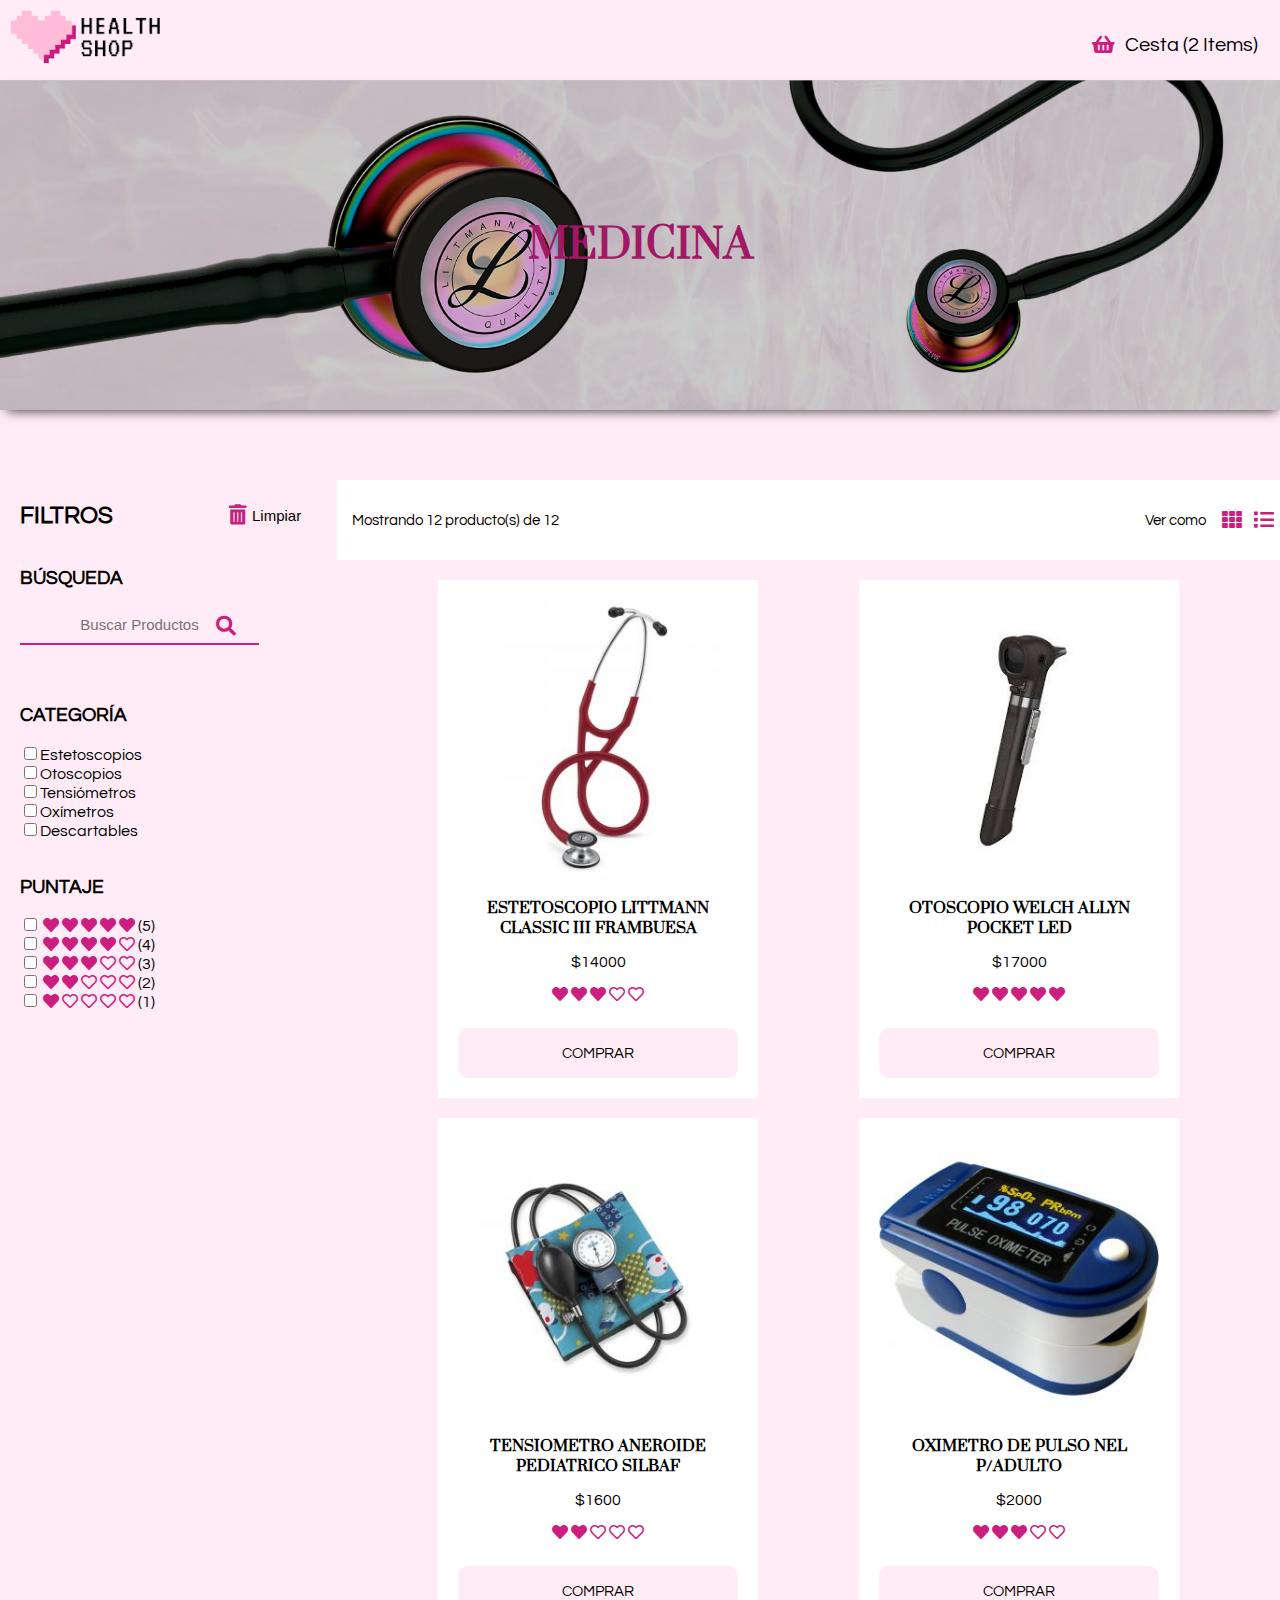
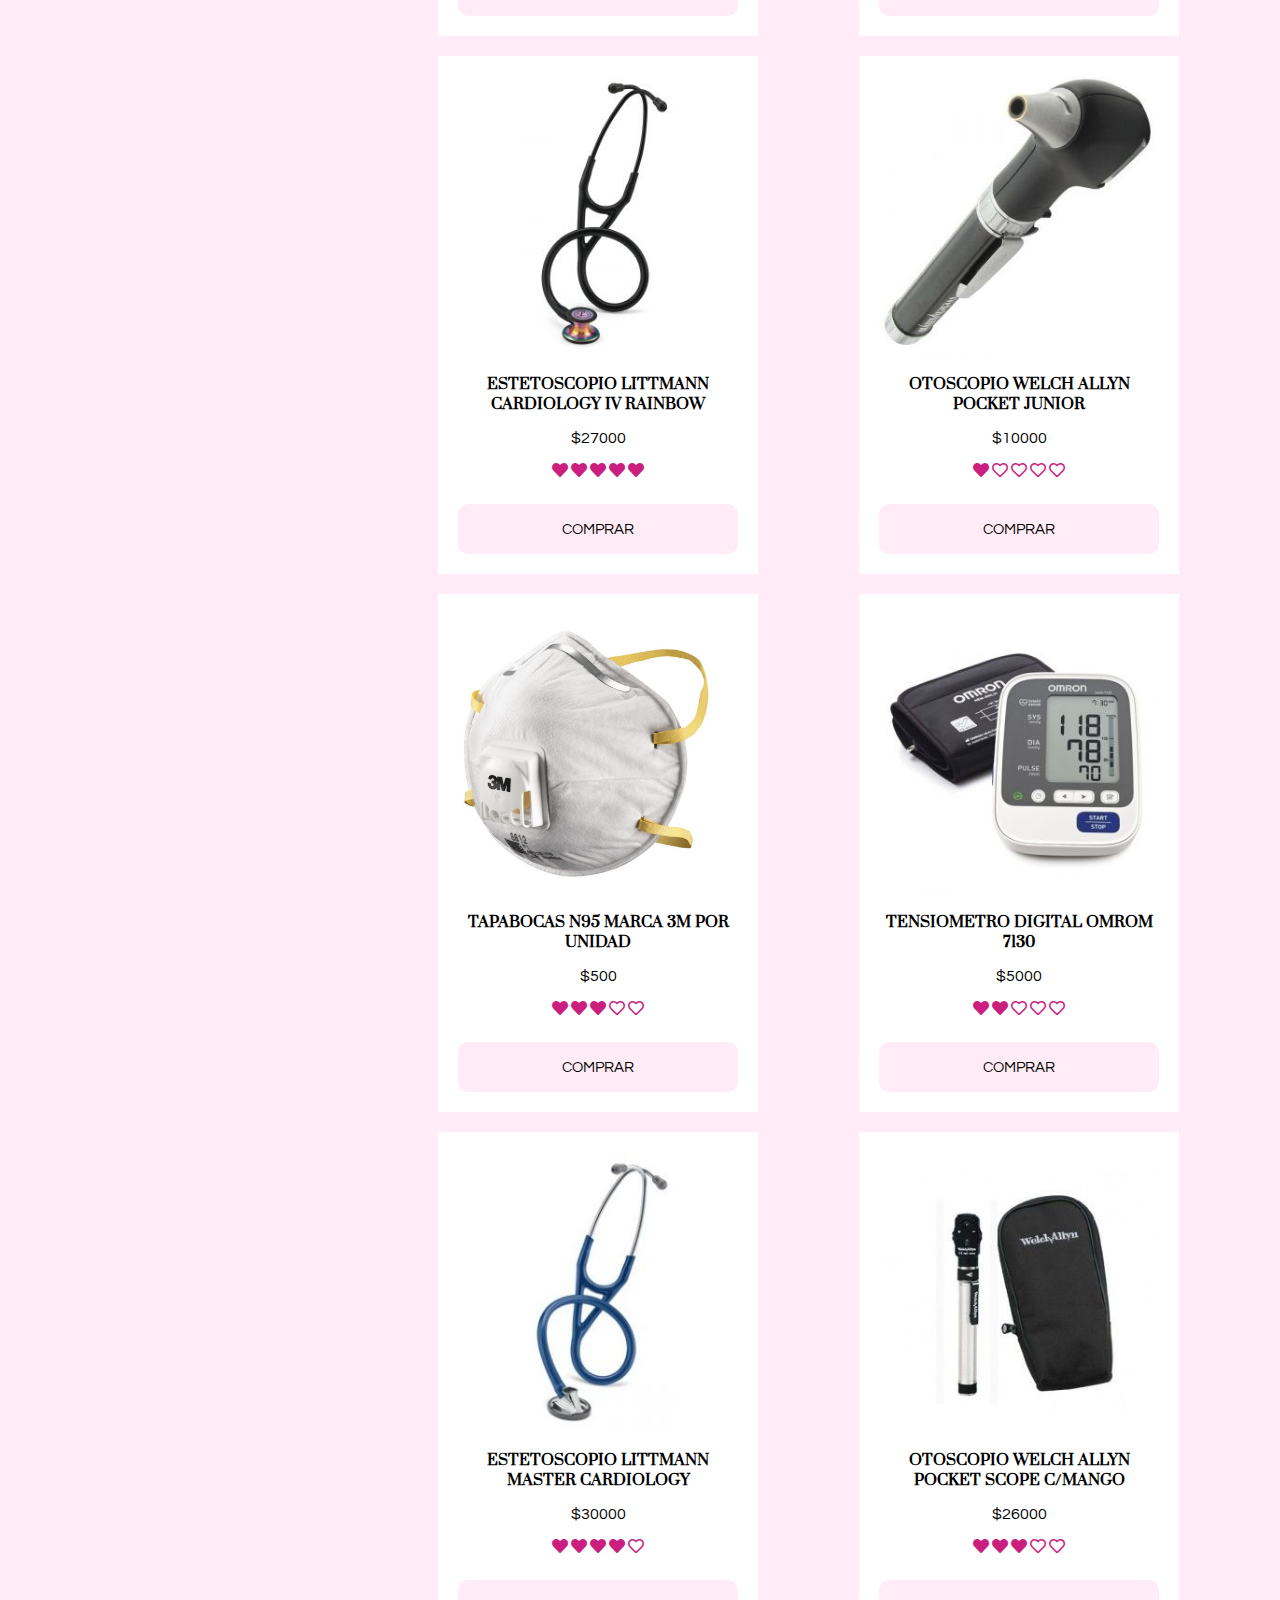
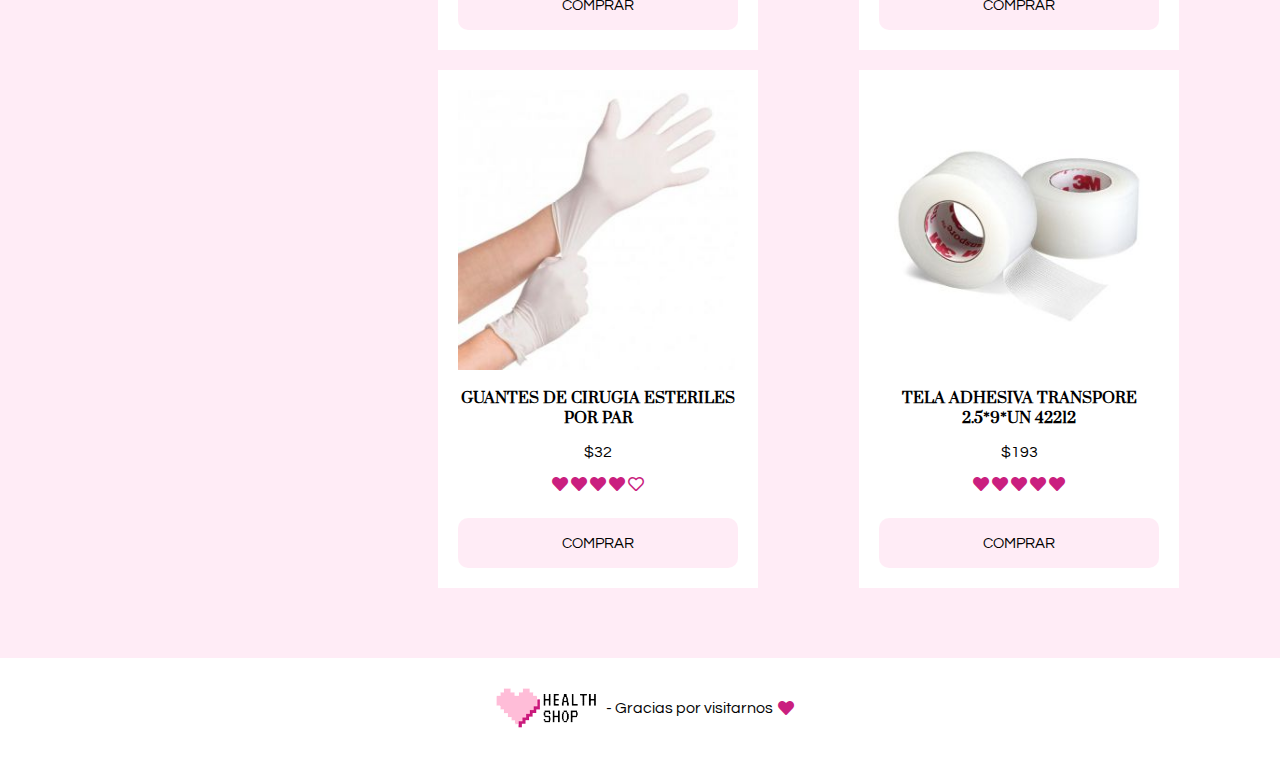
==== commit 7d9fbb6f: "creo boton de filtro que aparece en media querys, hago desaparecer la opcion cambiar la vista  de la" ====
--- a/index.html
+++ b/index.html
@@ -252,10 +252,18 @@
             <div class="filters-results-container">
                 <p>Mostrando 12 producto(s) de 12</p>
                 <div class="buttons-filters-container">
-                    <p>Ver como</p>
+
+                    <!-- BOTON DISPLAY NONE APARECE EN MEDIA QUERY -->
+                    <button id="button--view--aside--filters">
+                        <i class="fas fa-filter"></i>
+                        <p>Filtros</p>
+                    </button>
+
+                    <p id="text-button-view">Ver como</p>
                     <button class="button-filter" id="button-view-zip">
                         <i class="fas fa-th"></i>
                     </button>
+
                     <button class="button-filter" id="button-view-expand">
                         <i class="fas fa-list"></i>
                     </button>
--- a/style.css
+++ b/style.css
@@ -318,7 +318,7 @@
 }
 
 .filters-results-container p {
-    width: 100%;
+    color: black;
     font-family: 'Questrial', sans-serif;
     font-size: 15px;
     margin-left: 15px;
@@ -326,7 +326,6 @@
 }
 
 .buttons-filters-container {
-    width: 200px;
     display: flex;
     text-align: center;
 }
@@ -341,18 +340,23 @@
 }
 
 
+/*BOTON DISPLAY NONE APARECE EN MEDIA QUERY */
+
+#button--view--aside--filters {
+    display: none;
+}
+
+
 /*VISTA COMPRIMIDA  DE PRODUCTOS*/
 
 .products-cards-section {
-    width: 100%;
     display: flex;
     flex-wrap: wrap;
-    justify-content: space-around;
+    justify-content: space-evenly;
 }
 
 .product-card {
     width: 320px;
-    height: 550px;
     background-color: #ffffff;
     font-family: 'Questrial', sans-serif;
     display: flex;
@@ -552,7 +556,27 @@
         display: flex;
         justify-content: space-evenly;
     }
-    .buttons-filters-container {
+    .products-cards-section {
+        width: 100%;
+    }
+    .product-card {
+        width: 100%;
+    }
+    #button--view--aside--filters {
+        border: none;
+        font-size: 20px;
+        background-color: transparent;
+        display: flex;
+        align-items: center;
+        color: #CA1F7F;
+    }
+    #button-view-zip {
         display: none;
     }
+    #button-view-expand {
+        display: none;
+    }
+    #text-button-view {
+        display: none;
+    }
 }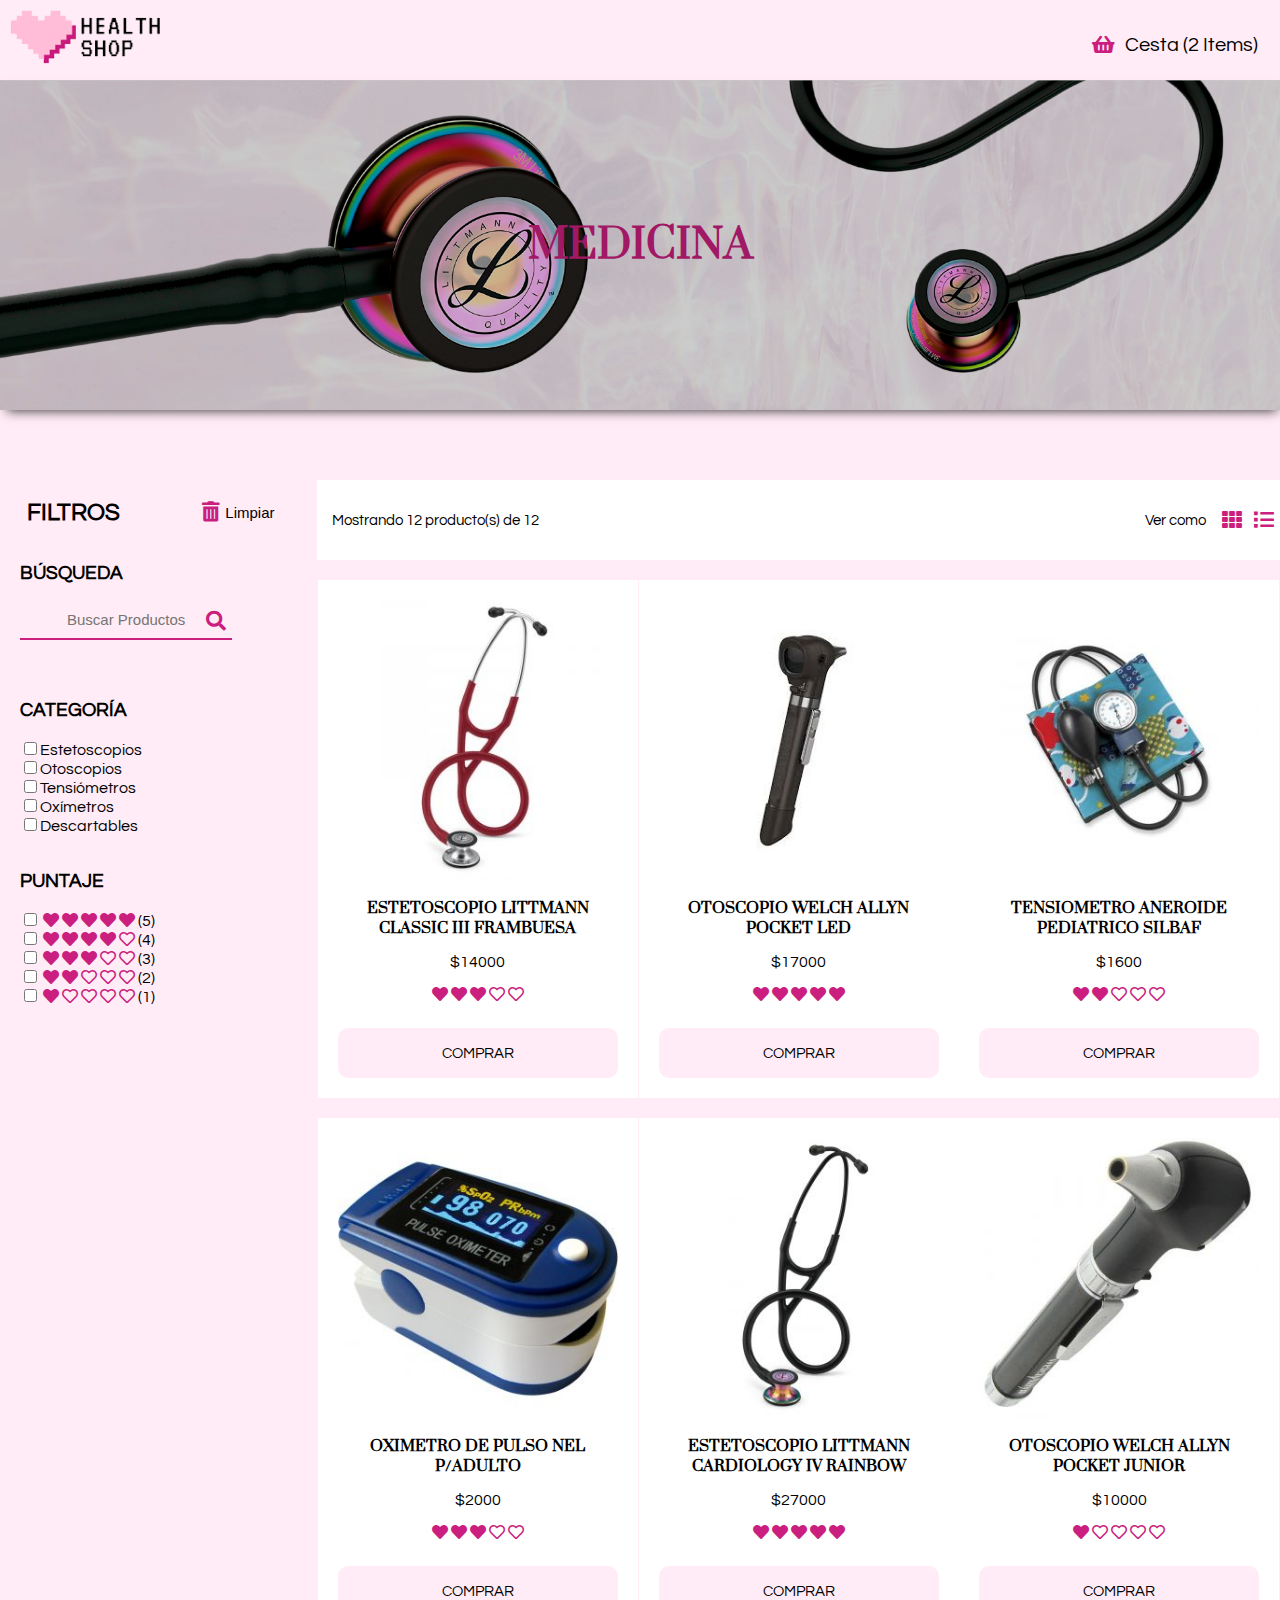
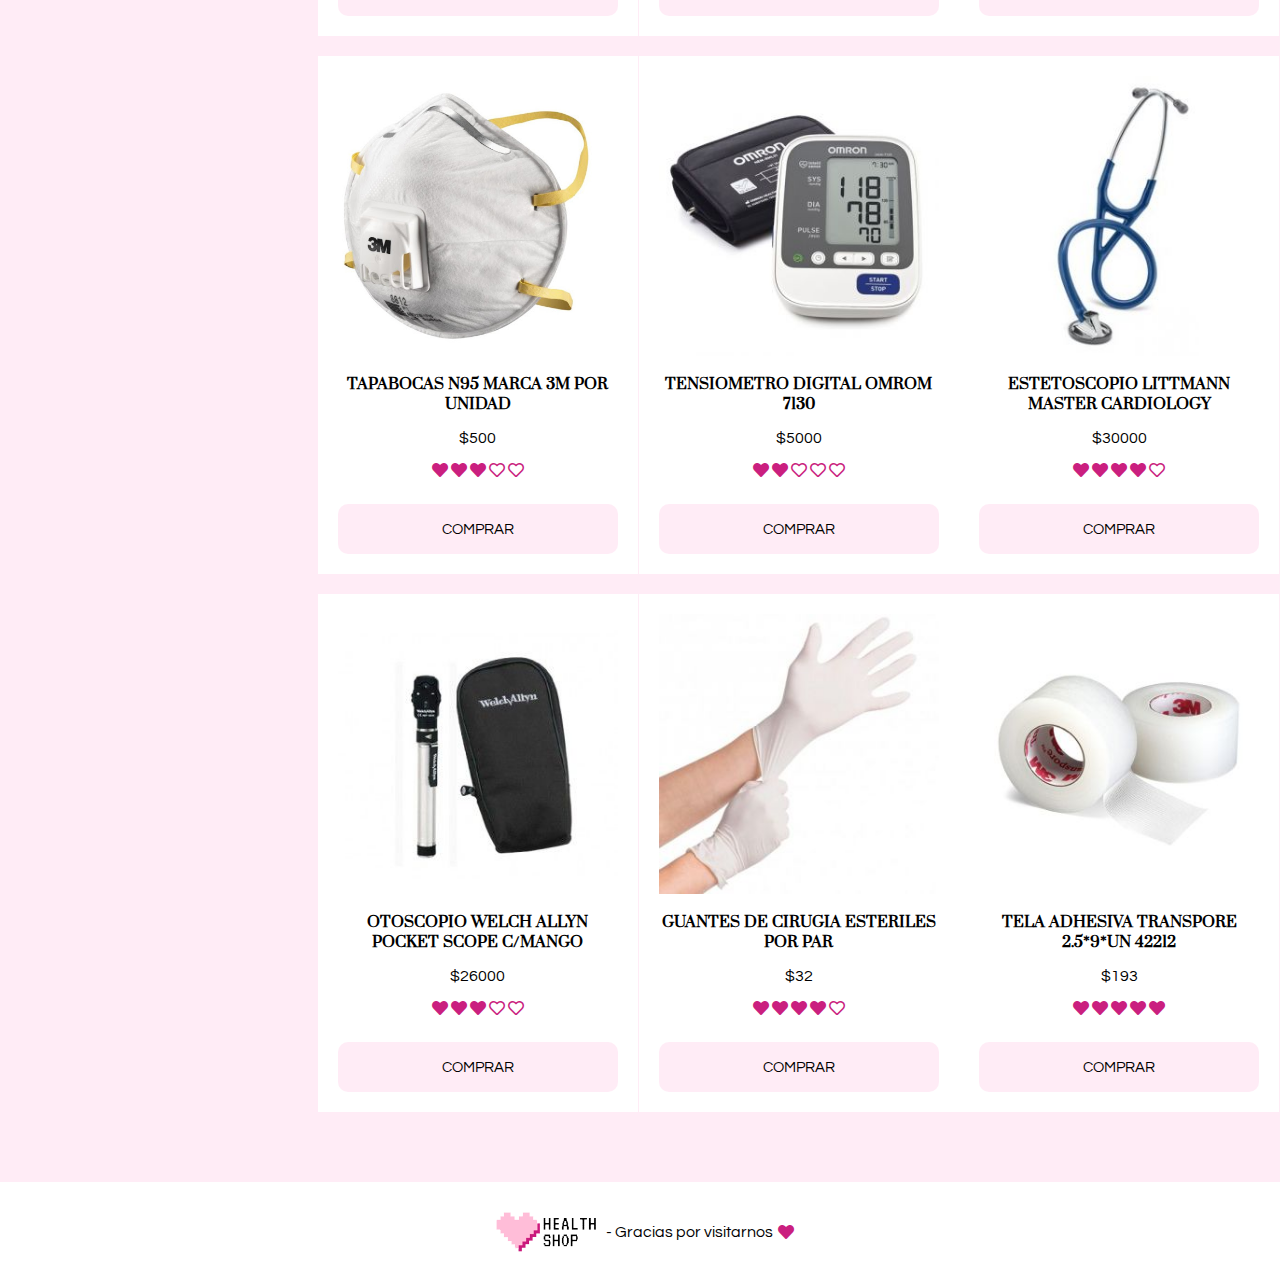
==== commit cadf1d1c: "creo un aside filtros del lado derecho, reciclando el mismo aside del izquierdo, le agrego funcional" ====
--- a/index.html
+++ b/index.html
@@ -135,6 +135,100 @@
         </div>
     </div>
 
+    <!-- ASIDE FILTROS SECCION DERECHA -->
+    <aside class="aside--container--right">
+        <div class="button--close--filters--container">
+            <button class="button-filter" id="button--close--filters">
+                <i class="fas fa-times"></i>
+            </button>
+        </div>
+        <div class="search--filters">
+            <h2>FILTROS</h2>
+            <button class="button-filter">
+                <i class="fas fa-trash-alt"></i>
+                <p>Limpiar</p>
+            </button>
+        </div>
+        <div class="search-box">
+            <label>
+                <h3>BÚSQUEDA</h3>
+                <input type="text" placeholder="Buscar Productos" id="search-box-input" />
+                <button class="button-filter">
+                    <i class="fas fa-search"></i>
+                </button>
+            </label>
+        </div>
+
+        <div class="filters-checkbox">
+            <h3>CATEGORÍA</h3>
+            <label>
+                <input type="checkbox" class="filters-checkbox-items" />Estetoscopios
+            </label>
+            <label>
+                <input type="checkbox" class="filters-checkbox-items" />Otoscopios
+            </label>
+            <label>
+                <input type="checkbox" class="filters-checkbox-items" />Tensiómetros
+            </label>
+            <label>
+                <input type="checkbox" class="filters-checkbox-items" />Oxímetros
+            </label>
+            <label>
+                <input type="checkbox" class="filters-checkbox-items" />Descartables
+            </label>
+        </div>
+
+        <div class="filters-checkbox">
+            <h3>PUNTAJE</h3>
+            <label>
+                <input type="checkbox" class="filters-checkbox-items" />
+                <i class="fas fa-heart"></i>
+                <i class="fas fa-heart"></i>
+                <i class="fas fa-heart"></i>
+                <i class="fas fa-heart"></i>
+                <i class="fas fa-heart"></i>
+                (5)
+            </label>
+            <label>
+                <input type="checkbox" class="filters-checkbox-items" />
+                <i class="fas fa-heart"></i>
+                <i class="fas fa-heart"></i>
+                <i class="fas fa-heart"></i>
+                <i class="fas fa-heart"></i>
+                <i class="far fa-heart"></i>
+                (4)
+            </label>
+            <label>
+                <input type="checkbox" class="filters-checkbox-items" />
+                <i class="fas fa-heart"></i>
+                <i class="fas fa-heart"></i>
+                <i class="fas fa-heart"></i>
+                <i class="far fa-heart"></i>
+                <i class="far fa-heart"></i>
+                (3)
+            </label>
+            <label>
+                <input type="checkbox" class="filters-checkbox-items" />
+                <i class="fas fa-heart"></i>
+                <i class="fas fa-heart"></i>
+                <i class="far fa-heart"></i>
+                <i class="far fa-heart"></i>
+                <i class="far fa-heart"></i>
+                (2)
+            </label>
+            <label>
+                <input type="checkbox" class="filters-checkbox-items" />
+                <i class="fas fa-heart"></i>
+                <i class="far fa-heart"></i>
+                <i class="far fa-heart"></i>
+                <i class="far fa-heart"></i>
+                <i class="far fa-heart"></i>
+                (1)
+            </label>
+        </div>
+    </aside>
+
+
     <!-- HEADER: LOGO Y CESTA -->
     <header class="header-container">
         <div class="img-header-container">
@@ -154,7 +248,8 @@
 
     <!-- SECCION PRINCIPAL CONTENEDORA DE ASIDE Y PRODUCTOS -->
     <section class="principal-section">
-        <!-- ASIDE SECCION IZQUIERDA -->
+
+        <!-- ASIDE FILTROS SECCION IZQUIERDA -->
         <aside class="aside-container">
             <div class="search-filters">
                 <h2>FILTROS</h2>
@@ -162,8 +257,8 @@
                     <i class="fas fa-trash-alt"></i>
                     <p>Limpiar</p>
                 </button>
-
-            </div>
+            </div>
+
             <div class="search-box">
                 <label>
                     <h3>BÚSQUEDA</h3>
@@ -172,7 +267,6 @@
                         <i class="fas fa-search"></i>
                     </button>
                 </label>
-
             </div>
 
             <div class="filters-checkbox">
@@ -241,7 +335,6 @@
                     <i class="far fa-heart"></i>
                     (1)
                 </label>
-
             </div>
         </aside>
 
--- a/style.css
+++ b/style.css
@@ -452,15 +452,18 @@
     background-color: rgba(255, 208, 232, 0.6)
 }
 
+
+/*ASIDE FILTROS*/
+
 .search-filters {
     width: 100%;
-    height: 30px;
+    height: auto;
     margin-top: 70px;
-    padding: 20px;
-    display: flex;
-    justify-content: space-between;
-    align-items: center;
-    font-family: 'Questrial', sans-serif;
+    display: flex;
+    justify-content: space-evenly;
+    align-items: center;
+    font-family: 'Questrial', sans-serif;
+    margin-left: 20px;
 }
 
 .search-filters p {
@@ -475,14 +478,14 @@
 }
 
 .search-box {
-    width: 100%;
+    width: 80%;
     padding-left: 20px;
     font-family: 'Questrial', sans-serif;
     display: flex;
 }
 
 #search-box-input {
-    width: 100%;
+    width: 90%;
     padding: 10px;
     border: none;
     border-bottom: 2px solid #CA1F7F;
@@ -495,7 +498,7 @@
     color: #CA1F7F;
     position: relative;
     bottom: 30px;
-    left: 190px;
+    left: 180px;
 }
 
 .filters-checkbox {
@@ -508,6 +511,47 @@
 
 .fa-heart {
     color: #CA1F7F;
+}
+
+
+/*ASIDE FILTROS SECCION DERECHA*/
+
+.aside--container--right {
+    background-color: #ffffff;
+    width: 250px;
+    height: 100%;
+    position: absolute;
+    right: 0px;
+    top: 0px;
+    z-index: 4;
+}
+
+.search--filters {
+    margin-top: 0px;
+    width: 100%;
+    height: auto;
+    display: flex;
+    justify-content: space-evenly;
+    align-items: center;
+    font-family: 'Questrial', sans-serif;
+}
+
+.search--filters p {
+    color: #000000;
+    font-size: 15px;
+    margin-left: 5px;
+}
+
+#button--close--filters {
+    position: relative;
+    right: 0px;
+}
+
+.button--close--filters--container {
+    display: flex;
+    justify-content: flex-end;
+    margin-right: 10px;
+    margin-top: 30px;
 }
 
 .footer-container {
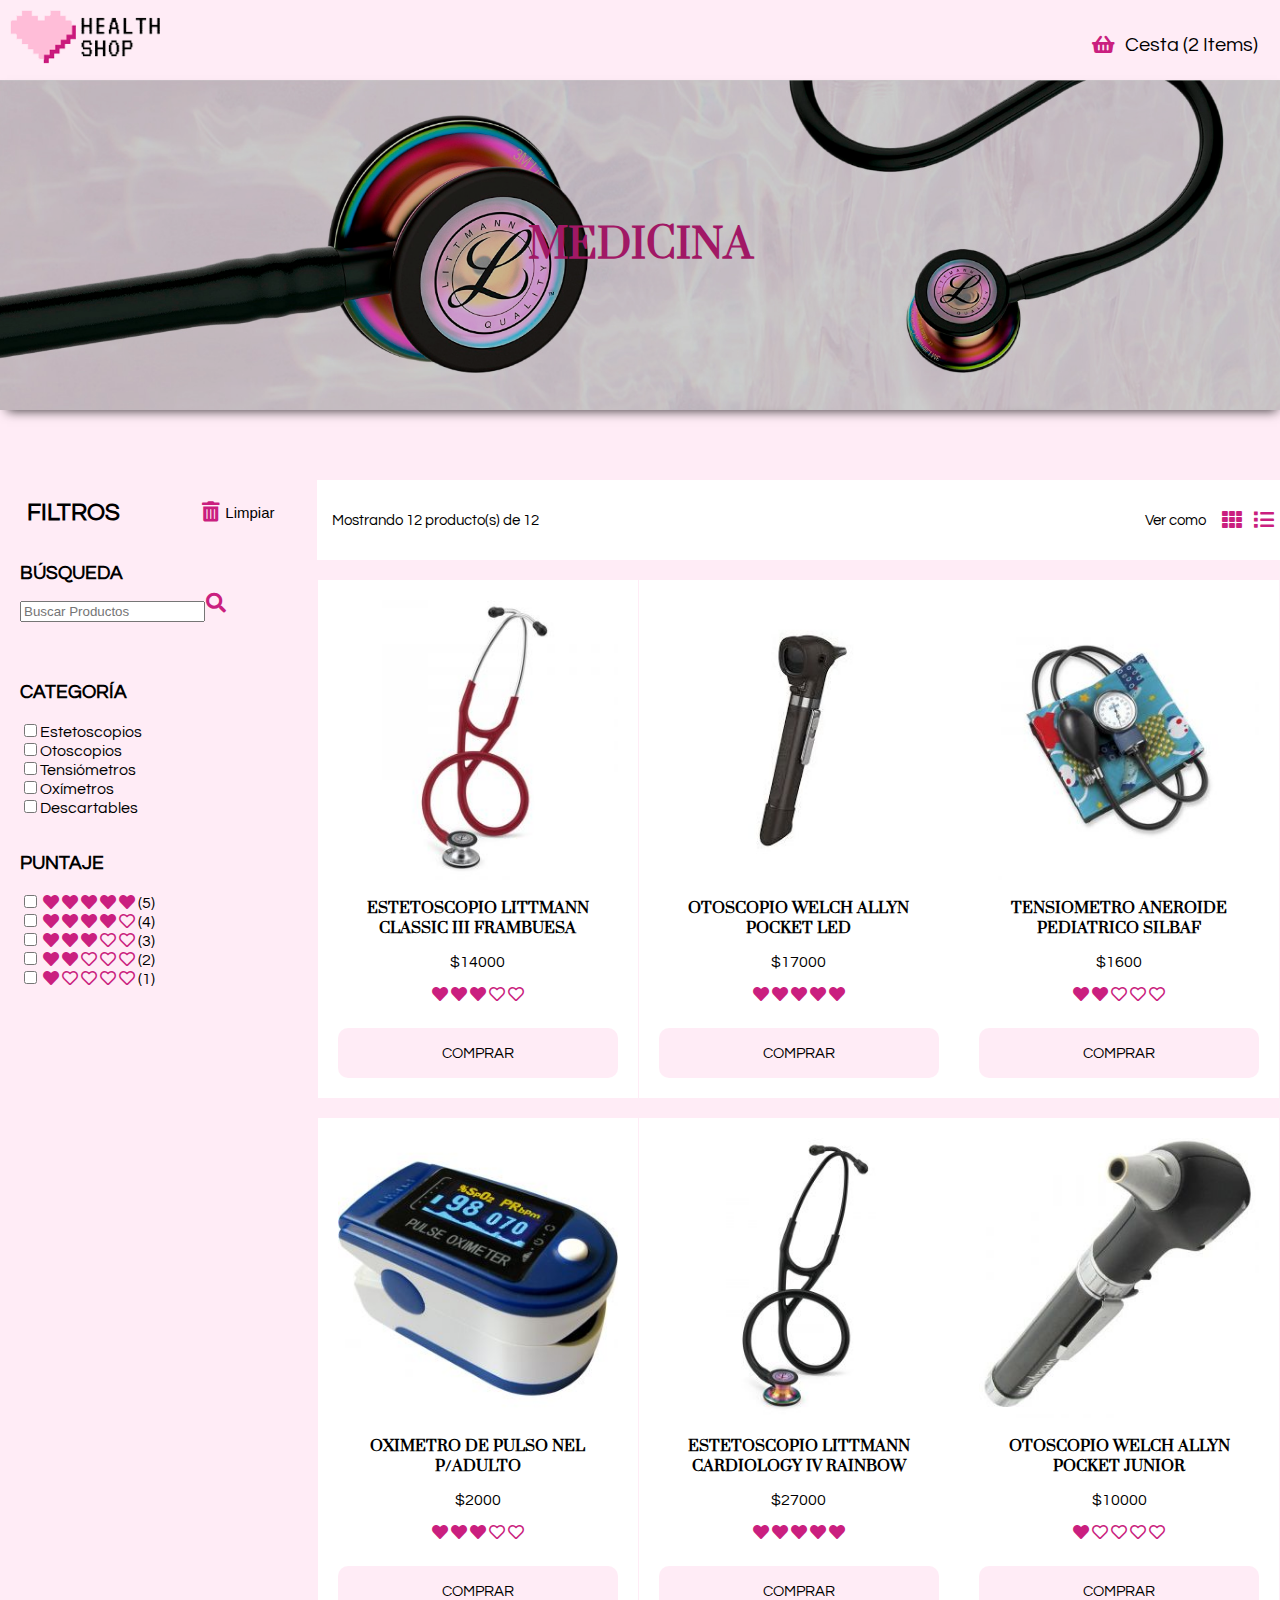
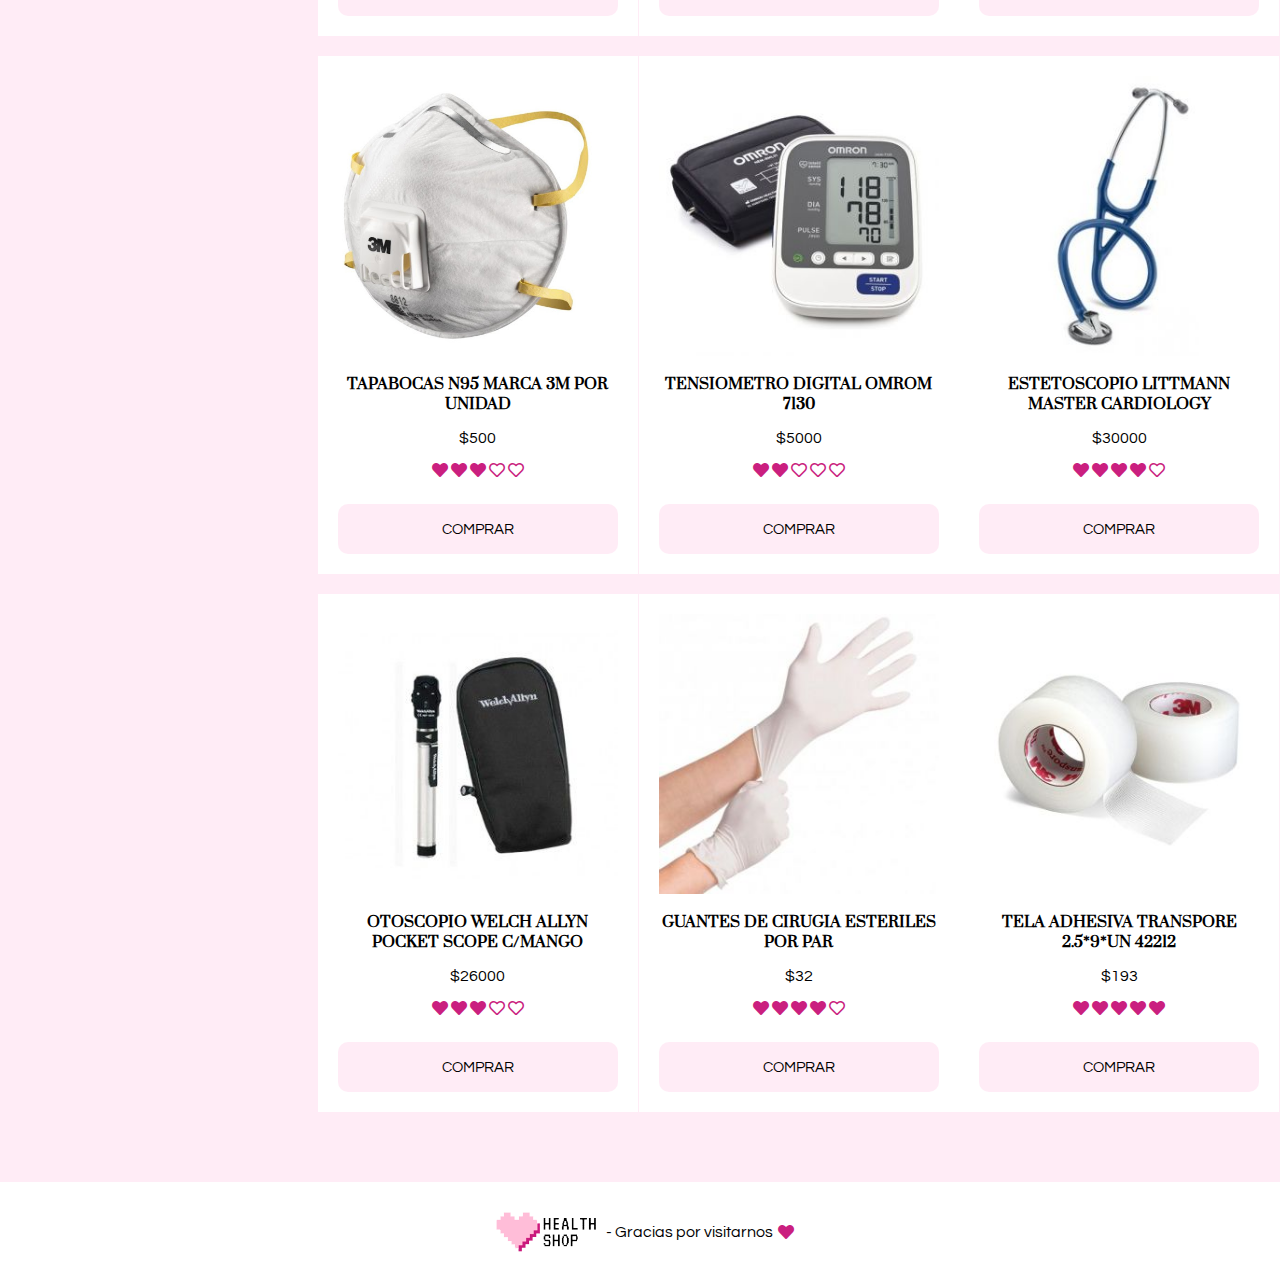
==== commit 476be7d5: "agrego filtro por review o corazoncitos tanto en la vist comprimida, como en la vista extendida de l" ====
--- a/index.html
+++ b/index.html
@@ -11,6 +11,12 @@
 
 <body>
 
+    <div id="overlay--first">
+    </div>
+
+    <div id="overlay--second">
+    </div>
+
     <!-- SECCION DE PRODUCTOS QUE APARECEN EN LA CESTA -->
     <section class="items-cest-container">
         <div class="title-cest">
@@ -20,6 +26,7 @@
             </button>
         </div>
         <p>2 Producto(s) agregado(s)</p>
+
         <div class="cards-items">
             <!-- ITEM 1 -->
             <div class="items-add-container">
@@ -35,7 +42,7 @@
                     </div>
                     <div class="items-add-price">
                         <label>
-                            <input type="number">
+                            <input type="number" min="1">
                         </label>
                         <div class="unit-price">
                             <p>unidades</p>
@@ -58,7 +65,7 @@
                     </div>
                     <div class="items-add-price">
                         <label>
-                            <input type="number">
+                            <input type="number" min="1">
                         </label>
                         <div class="unit-price">
                             <p>unidades</p>
@@ -79,7 +86,7 @@
 
     <!-- SECCION DE FORMULARIO DE COMPRA -->
     <section class="pay-form-section">
-        <form>
+        <form id="pay-form">
             <h2>Checkout</h2>
             <div class="personal-information-form">
                 <h3>Datos Personales</h3>
@@ -115,7 +122,7 @@
                 <button class="empty-shop-button" id="cancel-pay">
                     SEGUIR COMPRANDO
                 </button>
-                <button class="empty-shop-button" id="finalize-pay">
+                <button type="submit" form="pay-form" class="empty-shop-button" id="finalize-pay">
                     FINALIZAR COMPRA
                 </button>
             </div>
@@ -152,7 +159,7 @@
         <div class="search-box">
             <label>
                 <h3>BÚSQUEDA</h3>
-                <input type="text" placeholder="Buscar Productos" id="search-box-input" />
+                <input type="text" id="search-box-input-right" placeholder="Buscar Productos" />
                 <button class="button-filter">
                     <i class="fas fa-search"></i>
                 </button>
@@ -262,7 +269,7 @@
             <div class="search-box">
                 <label>
                     <h3>BÚSQUEDA</h3>
-                    <input type="text" placeholder="Buscar Productos" id="search-box-input" />
+                    <input type="text" id="search-box-input-left" placeholder="Buscar Productos" />
                     <button class="button-filter">
                         <i class="fas fa-search"></i>
                     </button>
@@ -272,67 +279,77 @@
             <div class="filters-checkbox">
                 <h3>CATEGORÍA</h3>
                 <label>
-                    <input type="checkbox" class="filters-checkbox-items" />Estetoscopios
-                </label>
-                <label>
-                    <input type="checkbox" class="filters-checkbox-items" />Otoscopios
-                </label>
-                <label>
-                    <input type="checkbox" class="filters-checkbox-items" />Tensiómetros
-                </label>
-                <label>
-                    <input type="checkbox" class="filters-checkbox-items" />Oxímetros
-                </label>
-                <label>
-                    <input type="checkbox" class="filters-checkbox-items" />Descartables
+                    <input type="checkbox" class="filters-checkbox-category" />Estetoscopios
+                </label>
+                <label>
+                    <input type="checkbox" class="filters-checkbox-category" />Otoscopios
+                </label>
+                <label>
+                    <input type="checkbox" class="filters-checkbox-category" />Tensiómetros
+                </label>
+                <label>
+                    <input type="checkbox" class="filters-checkbox-category" />Oxímetros
+                </label>
+                <label>
+                    <input type="checkbox" class="filters-checkbox-category" />Descartables
                 </label>
             </div>
 
             <div class="filters-checkbox">
                 <h3>PUNTAJE</h3>
                 <label>
-                    <input type="checkbox" class="filters-checkbox-items" />
-                    <i class="fas fa-heart"></i>
-                    <i class="fas fa-heart"></i>
-                    <i class="fas fa-heart"></i>
-                    <i class="fas fa-heart"></i>
-                    <i class="fas fa-heart"></i>
+                    <input type="checkbox" class="filters-checkbox-review" value="5" id="checkbox-5" />
+                    <span class="product-review">
+                        <i class="fas fa-heart"></i>
+                        <i class="fas fa-heart"></i>
+                        <i class="fas fa-heart"></i>
+                        <i class="fas fa-heart"></i>
+                        <i class="fas fa-heart"></i>
+                    </span>
                     (5)
                 </label>
                 <label>
-                    <input type="checkbox" class="filters-checkbox-items" />
-                    <i class="fas fa-heart"></i>
-                    <i class="fas fa-heart"></i>
-                    <i class="fas fa-heart"></i>
-                    <i class="fas fa-heart"></i>
-                    <i class="far fa-heart"></i>
+                    <input type="checkbox" class="filters-checkbox-review" value="4" id="checkbox-4" />
+                    <span class="product-review">
+                        <i class="fas fa-heart"></i>
+                        <i class="fas fa-heart"></i>
+                        <i class="fas fa-heart"></i>
+                        <i class="fas fa-heart"></i>
+                        <i class="far fa-heart"></i>
+                    </span>
                     (4)
                 </label>
                 <label>
-                    <input type="checkbox" class="filters-checkbox-items" />
-                    <i class="fas fa-heart"></i>
-                    <i class="fas fa-heart"></i>
-                    <i class="fas fa-heart"></i>
-                    <i class="far fa-heart"></i>
-                    <i class="far fa-heart"></i>
+                    <input type="checkbox" class="filters-checkbox-review" value="3" id="checkbox-3" />
+                    <span class="product-review">
+                        <i class="fas fa-heart"></i>
+                        <i class="fas fa-heart"></i>
+                        <i class="fas fa-heart"></i>
+                        <i class="far fa-heart"></i>
+                        <i class="far fa-heart"></i>
+                    </span>
                     (3)
                 </label>
                 <label>
-                    <input type="checkbox" class="filters-checkbox-items" />
-                    <i class="fas fa-heart"></i>
-                    <i class="fas fa-heart"></i>
-                    <i class="far fa-heart"></i>
-                    <i class="far fa-heart"></i>
-                    <i class="far fa-heart"></i>
+                    <input type="checkbox" class="filters-checkbox-review" value="2" id="checkbox-2" />
+                    <span class="product-review">
+                        <i class="fas fa-heart"></i>
+                        <i class="fas fa-heart"></i>
+                        <i class="far fa-heart"></i>
+                        <i class="far fa-heart"></i>
+                        <i class="far fa-heart"></i>
+                    </span>
                     (2)
                 </label>
                 <label>
-                    <input type="checkbox" class="filters-checkbox-items" />
+                    <input type="checkbox" class="filters-checkbox-review" value="1" id="checkbox-1" />
+                    <span class="product-review">
                     <i class="fas fa-heart"></i>
                     <i class="far fa-heart"></i>
                     <i class="far fa-heart"></i>
                     <i class="far fa-heart"></i>
                     <i class="far fa-heart"></i>
+                    </span>
                     (1)
                 </label>
             </div>
@@ -366,7 +383,7 @@
             <!-- CONTENEDOR VISTA  COMPRIMIDA DE TARJETAS DE PRODUCTOS -->
             <div class="products-cards-section">
 
-                <article class="product-card">
+                <article class="product-card" data-nombre="estetoscopio" data-categoria="estetoscopios" data-precio="14000" data-review="3">
                     <div class="product-information-container">
                         <div class="product-img">
                             <img src="./img/product1.jpg" alt="">
@@ -374,21 +391,21 @@
                         <div class="product-description">
                             <h3 class="product-title">ESTETOSCOPIO LITTMANN CLASSIC III FRAMBUESA</h3>
                             <p>$14000</p>
-                            <div>
-                                <i class="fas fa-heart"></i>
-                                <i class="fas fa-heart"></i>
-                                <i class="fas fa-heart"></i>
-                                <i class="far fa-heart"></i>
-                                <i class="far fa-heart"></i>
-                            </div>
-                            <div class="product-buy">
-                                <button class="buy-button">COMPRAR</button>
-                            </div>
-                        </div>
-                    </div>
-                </article>
-
-                <article class="product-card">
+                            <div class="review">
+                                <i class="fas fa-heart"></i>
+                                <i class="fas fa-heart"></i>
+                                <i class="fas fa-heart"></i>
+                                <i class="far fa-heart"></i>
+                                <i class="far fa-heart"></i>
+                            </div>
+                            <div class="product-buy">
+                                <button class="buy-button">COMPRAR</button>
+                            </div>
+                        </div>
+                    </div>
+                </article>
+
+                <article class="product-card" data-nombre="otoscopio" data-categoria="otoscopios" data-precio="17000" data-review="5">
                     <div class="product-information-container">
                         <div class="product-img">
                             <img src="./img/product2.jpg" alt="">
@@ -396,21 +413,21 @@
                         <div class="product-description">
                             <h3 class="product-title">OTOSCOPIO WELCH ALLYN POCKET LED</h3>
                             <p class="product-price">$17000</p>
-                            <div class="product-review">
-                                <i class="fas fa-heart"></i>
-                                <i class="fas fa-heart"></i>
-                                <i class="fas fa-heart"></i>
-                                <i class="fas fa-heart"></i>
-                                <i class="fas fa-heart"></i>
-                            </div>
-                            <div class="product-buy">
-                                <button class="buy-button">COMPRAR</button>
-                            </div>
-                        </div>
-                    </div>
-                </article>
-
-                <article class="product-card">
+                            <div class="review">
+                                <i class="fas fa-heart"></i>
+                                <i class="fas fa-heart"></i>
+                                <i class="fas fa-heart"></i>
+                                <i class="fas fa-heart"></i>
+                                <i class="fas fa-heart"></i>
+                            </div>
+                            <div class="product-buy">
+                                <button class="buy-button">COMPRAR</button>
+                            </div>
+                        </div>
+                    </div>
+                </article>
+
+                <article class="product-card" data-nombre="tensiometro" data-categoria="tensiometros" data-precio="1600" data-review="2">
                     <div class="product-information-container">
                         <div class="product-img">
                             <img src="./img/product3.jpg" alt="">
@@ -418,21 +435,21 @@
                         <div class="product-description">
                             <h3 class="product-title">TENSIOMETRO ANEROIDE PEDIATRICO SILBAF</h3>
                             <p class="product-price">$1600</p>
-                            <div class="product-review">
-                                <i class="fas fa-heart"></i>
-                                <i class="fas fa-heart"></i>
-                                <i class="far fa-heart"></i>
-                                <i class="far fa-heart"></i>
-                                <i class="far fa-heart"></i>
-                            </div>
-                            <div class="product-buy">
-                                <button class="buy-button">COMPRAR</button>
-                            </div>
-                        </div>
-                    </div>
-                </article>
-
-                <article class="product-card">
+                            <div class="review">
+                                <i class="fas fa-heart"></i>
+                                <i class="fas fa-heart"></i>
+                                <i class="far fa-heart"></i>
+                                <i class="far fa-heart"></i>
+                                <i class="far fa-heart"></i>
+                            </div>
+                            <div class="product-buy">
+                                <button class="buy-button">COMPRAR</button>
+                            </div>
+                        </div>
+                    </div>
+                </article>
+
+                <article class="product-card" data-nombre="oximetro" data-categoria="oximetros" data-precio="2000" data-review="3">
                     <div class="product-information-container">
                         <div class="product-img">
                             <img src="./img/product4.jpg" alt="">
@@ -440,21 +457,21 @@
                         <div class="product-description">
                             <h3 class="product-title">OXIMETRO DE PULSO NEL P/ADULTO </h3>
                             <p class="product-price">$2000</p>
-                            <div class="product-review">
-                                <i class="fas fa-heart"></i>
-                                <i class="fas fa-heart"></i>
-                                <i class="fas fa-heart"></i>
-                                <i class="far fa-heart"></i>
-                                <i class="far fa-heart"></i>
-                            </div>
-                            <div class="product-buy">
-                                <button class="buy-button">COMPRAR</button>
-                            </div>
-                        </div>
-                    </div>
-                </article>
-
-                <article class="product-card">
+                            <div class="review">
+                                <i class="fas fa-heart"></i>
+                                <i class="fas fa-heart"></i>
+                                <i class="fas fa-heart"></i>
+                                <i class="far fa-heart"></i>
+                                <i class="far fa-heart"></i>
+                            </div>
+                            <div class="product-buy">
+                                <button class="buy-button">COMPRAR</button>
+                            </div>
+                        </div>
+                    </div>
+                </article>
+
+                <article class="product-card" data-nombre="estetoscopio" data-categoria="estetoscopios" data-precio="27000" data-review="5">
                     <div class="product-information-container">
                         <div class="product-img">
                             <img src="./img/product5.jpg" alt="">
@@ -476,7 +493,7 @@
                     </div>
                 </article>
 
-                <article class="product-card">
+                <article class="product-card" data-nombre="otoscopio" data-categoria="otoscopios" data-precio="10000" data-review="1">
                     <div class="product-information-container">
                         <div class="product-img">
                             <img src="./img/product6.jpg" alt="">
@@ -498,7 +515,7 @@
                     </div>
                 </article>
 
-                <article class="product-card">
+                <article class="product-card" data-nombre="tapaboca" data-categoria="descartables" data-precio="500" data-review="3">
                     <div class="product-information-container">
                         <div class="product-img">
                             <img src="./img/product7.jpg" alt="">
@@ -520,7 +537,7 @@
                     </div>
                 </article>
 
-                <article class="product-card">
+                <article class="product-card" data-nombre="tensiometro" data-categoria="tensiometros" data-precio="5000" data-review="2">
                     <div class="product-information-container">
                         <div class="product-img">
                             <img src="./img/product8.jpg" alt="">
@@ -542,7 +559,7 @@
                     </div>
                 </article>
 
-                <article class="product-card">
+                <article class="product-card" data-nombre="estetoscopio" data-categoria="estetoscopios" data-precio="30000" data-review="4">
                     <div class="product-information-container">
                         <div class="product-img">
                             <img src="./img/product9.jpg" alt="">
@@ -564,7 +581,7 @@
                     </div>
                 </article>
 
-                <article class="product-card">
+                <article class="product-card" data-nombre="otoscopio" data-categoria="otoscopios" data-precio="26000" data-review="3">
                     <div class="product-information-container">
                         <div class="product-img">
                             <img src="./img/product10.jpg" alt="">
@@ -586,7 +603,7 @@
                     </div>
                 </article>
 
-                <article class="product-card">
+                <article class="product-card" data-nombre="guantes" data-categoria="descartables" data-precio="32" data-review="4">
                     <div class="product-information-container">
                         <div class="product-img">
                             <img src="./img/product11.jpg" alt="">
@@ -608,7 +625,7 @@
                     </div>
                 </article>
 
-                <article class="product-card">
+                <article class="product-card" data-nombre="tela" data-categoria="descartables" data-precio="193" data-review="5">
                     <div class="product-information-container">
                         <div class="product-img">
                             <img src="./img/product12.jpg" alt="">
@@ -635,7 +652,8 @@
 
             <!-- CONTENEDOR VISTA EXPANDIDA DE TARJETAS DE PRODUCTOS  -->
             <div class="products--cards--section">
-                <article class="product--card--expand">
+
+                <article class="product--card--expand" data-nombre="estetoscopio" data-categoria="estetoscopios" data-precio="14000" data-review="3">
                     <div class="product--information--container--expand">
                         <div class="product--img--expand">
                             <img src="./img/product1.jpg" alt="">
@@ -660,7 +678,7 @@
                     </div>
                 </article>
 
-                <article class="product--card--expand">
+                <article class="product--card--expand" data-nombre="otoscopio" data-categoria="otoscopios" data-precio="17000" data-review="5">
                     <div class="product--information--container--expand">
                         <div class="product--img--expand">
                             <img src="./img/product2.jpg" alt="">
@@ -685,14 +703,14 @@
                     </div>
                 </article>
 
-                <article class="product--card--expand">
+                <article class="product--card--expand" data-nombre="tensiometro" data-categoria="tensiometros" data-precio="1600" data-review="2">
                     <div class="product--information--container--expand">
                         <div class="product--img--expand">
                             <img src="./img/product3.jpg" alt="">
                         </div>
                         <div class="product--description--expand">
                             <h3 class="product-title-">TENSIOMETRO ANEROIDE PEDIATRICO SILBAF</h3>
-                            <p class="product-price">$16000</p>
+                            <p class="product-price">$1600</p>
                             <p class="product--explain--expand">Manómetro hecho de aleación de aluminio con 47 mm de diámetro Manga estampada de algodón pediátrica para hacer más divertida la consulta. Inlcuye un estetoscopio simple con el tubo hecho en PVC, cuenta con campana plana, anonizada
                                 en aluminio. Contiene tensiómetro + estuche.
                             </p>
@@ -710,7 +728,7 @@
                     </div>
                 </article>
 
-                <article class="product--card--expand">
+                <article class="product--card--expand" data-nombre="oximetro" data-categoria="oximetros" data-precio="2000" data-review="3">
                     <div class="product--information--container--expand">
                         <div class="product--img--expand">
                             <img src="./img/product4.jpg" alt="">
@@ -735,7 +753,7 @@
                     </div>
                 </article>
 
-                <article class="product--card--expand">
+                <article class="product--card--expand" data-nombre="estetoscopio" data-categoria="estetoscopios" data-precio="27000" data-review="5">
                     <div class="product--information--container--expand">
                         <div class="product--img--expand">
                             <img src="./img/product5.jpg" alt="">
@@ -760,7 +778,7 @@
                     </div>
                 </article>
 
-                <article class="product--card--expand">
+                <article class="product--card--expand" data-nombre="otoscopio" data-categoria="otoscopios" data-precio="10000" data-review="1">
                     <div class="product--information--container--expand">
                         <div class="product--img--expand">
                             <img src="./img/product6.jpg" alt="">
@@ -785,7 +803,7 @@
                     </div>
                 </article>
 
-                <article class="product--card--expand">
+                <article class="product--card--expand" data-nombre="tapaboca" data-categoria="descartables" data-precio="500" data-review="3">
                     <div class="product--information--container--expand">
                         <div class="product--img--expand">
                             <img src="./img/product7.jpg" alt="">
@@ -800,17 +818,17 @@
                                 <i class="fas fa-heart"></i>
                                 <i class="fas fa-heart"></i>
                                 <i class="fas fa-heart"></i>
-                                <i class="fas fa-heart"></i>
-                                <i class="far fa-heart"></i>
-                            </div>
-                            <div class="product-buy">
-                                <button class="buy-button button--expand">COMPRAR</button>
-                            </div>
-                        </div>
-                    </div>
-                </article>
-
-                <article class="product--card--expand">
+                                <i class="far fa-heart"></i>
+                                <i class="far fa-heart"></i>
+                            </div>
+                            <div class="product-buy">
+                                <button class="buy-button button--expand">COMPRAR</button>
+                            </div>
+                        </div>
+                    </div>
+                </article>
+
+                <article class="product--card--expand" data-nombre="tensiometro" data-categoria="tensiometros" data-precio="5000" data-review="2">
                     <div class="product--information--container--expand">
                         <div class="product--img--expand">
                             <img src="./img/product8.jpg" alt="">
@@ -835,7 +853,7 @@
                     </div>
                 </article>
 
-                <article class="product--card--expand">
+                <article class="product--card--expand" data-nombre="estetoscopio" data-categoria="estetoscopios" data-precio="30000" data-review="4">
                     <div class="product--information--container--expand">
                         <div class="product--img--expand">
                             <img src="./img/product9.jpg" alt="">
@@ -860,7 +878,7 @@
                     </div>
                 </article>
 
-                <article class="product--card--expand">
+                <article class="product--card--expand" data-nombre="otoscopio" data-categoria="otoscopios" data-precio="26000" data-review="3">
                     <div class="product--information--container--expand">
                         <div class="product--img--expand">
                             <img src="./img/product10.jpg" alt="">
@@ -885,7 +903,7 @@
                     </div>
                 </article>
 
-                <article class="product--card--expand">
+                <article class="product--card--expand" data-nombre="guantes" data-categoria="descartables" data-precio="32" data-review="4">
                     <div class="product--information--container--expand">
                         <div class="product--img--expand">
                             <img src="./img/product11.jpg" alt="">
@@ -910,7 +928,7 @@
                     </div>
                 </article>
 
-                <article class="product--card--expand">
+                <article class="product--card--expand" data-nombre="tela" data-categoria="descartables" data-precio="193" data-review="5">
                     <div class="product--information--container--expand">
                         <div class="product--img--expand">
                             <img src="./img/product12.jpg" alt="">
@@ -946,8 +964,10 @@
         <i class="fas fa-heart"></i>
     </footer>
 
+
     <script src="index.js"></script>
 
+
 </body>
 
 </html>--- a/style.css
+++ b/style.css
@@ -15,11 +15,11 @@
     display: flex;
     justify-content: space-between;
     margin-left: 300px;
-    position: absolute;
+    position: fixed;
     top: 0px;
-    z-index: 2;
     font-family: 'Questrial', sans-serif;
     padding: 20px;
+    z-index: 3;
 }
 
 .personal-information-form {
@@ -91,11 +91,11 @@
 /* SECCION DE CESTA LLENA */
 
 .items-cest-container {
-    width: 25%;
-    height: auto;
-    display: flex;
-    flex-direction: column;
-    position: absolute;
+    width: 350px;
+    height: 100vh;
+    display: flex;
+    flex-direction: column;
+    position: fixed;
     top: 0px;
     right: 0px;
     padding: 20px;
@@ -160,6 +160,9 @@
 .items-add-price input {
     width: 40px;
     height: 25px;
+    font-family: 'Questrial', sans-serif;
+    font-weight: 700;
+    font-size: 15px;
 }
 
 .unit-price {
@@ -185,13 +188,13 @@
     margin-left: 400px;
     position: absolute;
     top: 150px;
-    z-index: 3;
     font-family: 'Questrial', sans-serif;
     font-size: 35px;
     font-weight: 700;
     text-align: center;
     padding: 30px;
     background-color: #ffffff;
+    z-index: 2;
 }
 
 #modal--button {
@@ -523,7 +526,6 @@
     position: absolute;
     right: 0px;
     top: 0px;
-    z-index: 4;
 }
 
 .search--filters {
@@ -582,6 +584,25 @@
 
 .ocultar {
     display: none;
+}
+
+#overlay--first {
+    width: 100%;
+    height: 100%;
+    background-color: rgba(0, 0, 0, 0.5);
+    position: fixed;
+    top: 0px;
+    right: 0px;
+}
+
+#overlay--second {
+    width: 100vw;
+    height: 100vh;
+    background-color: rgba(0, 0, 0, 0.5);
+    position: fixed;
+    top: 0px;
+    right: 0px;
+    z-index: 2;
 }
 
 
@@ -623,4 +644,7 @@
     #text-button-view {
         display: none;
     }
+    .items-cest-container {
+        width: 95%;
+    }
 }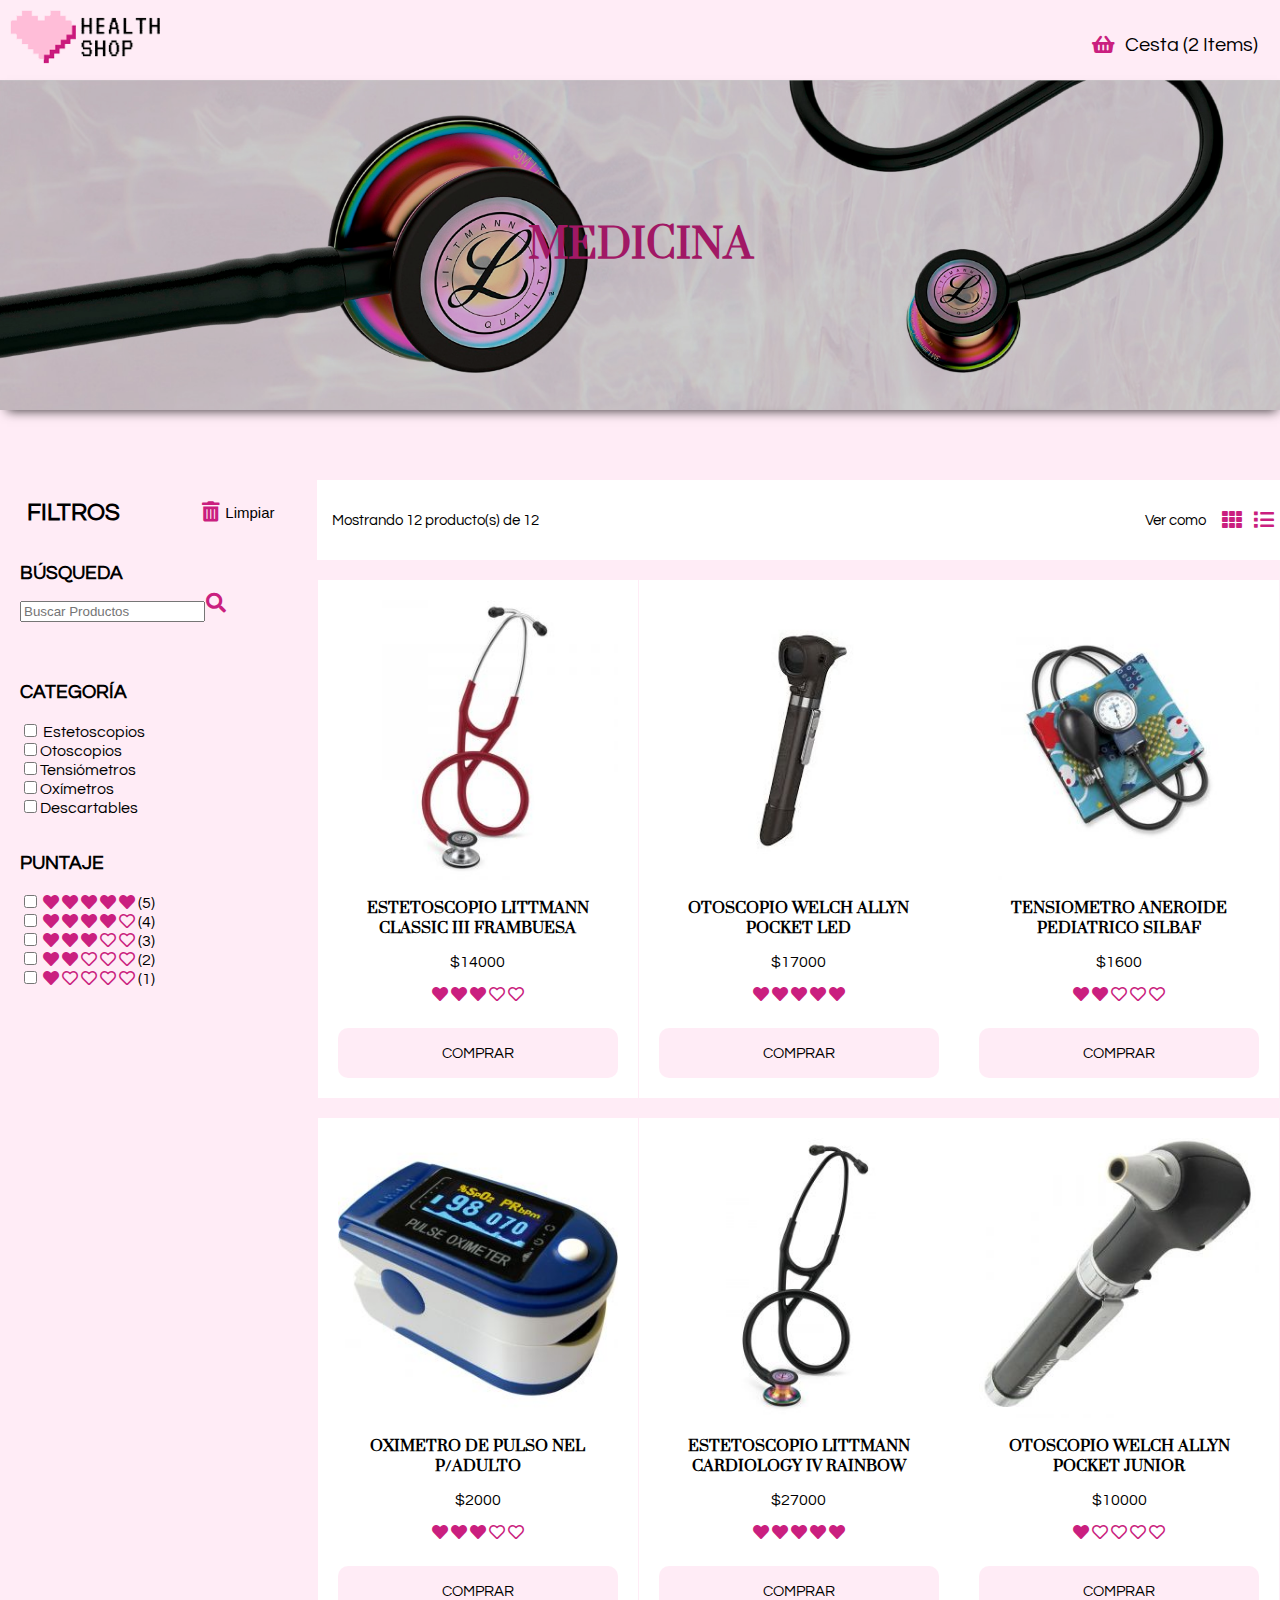
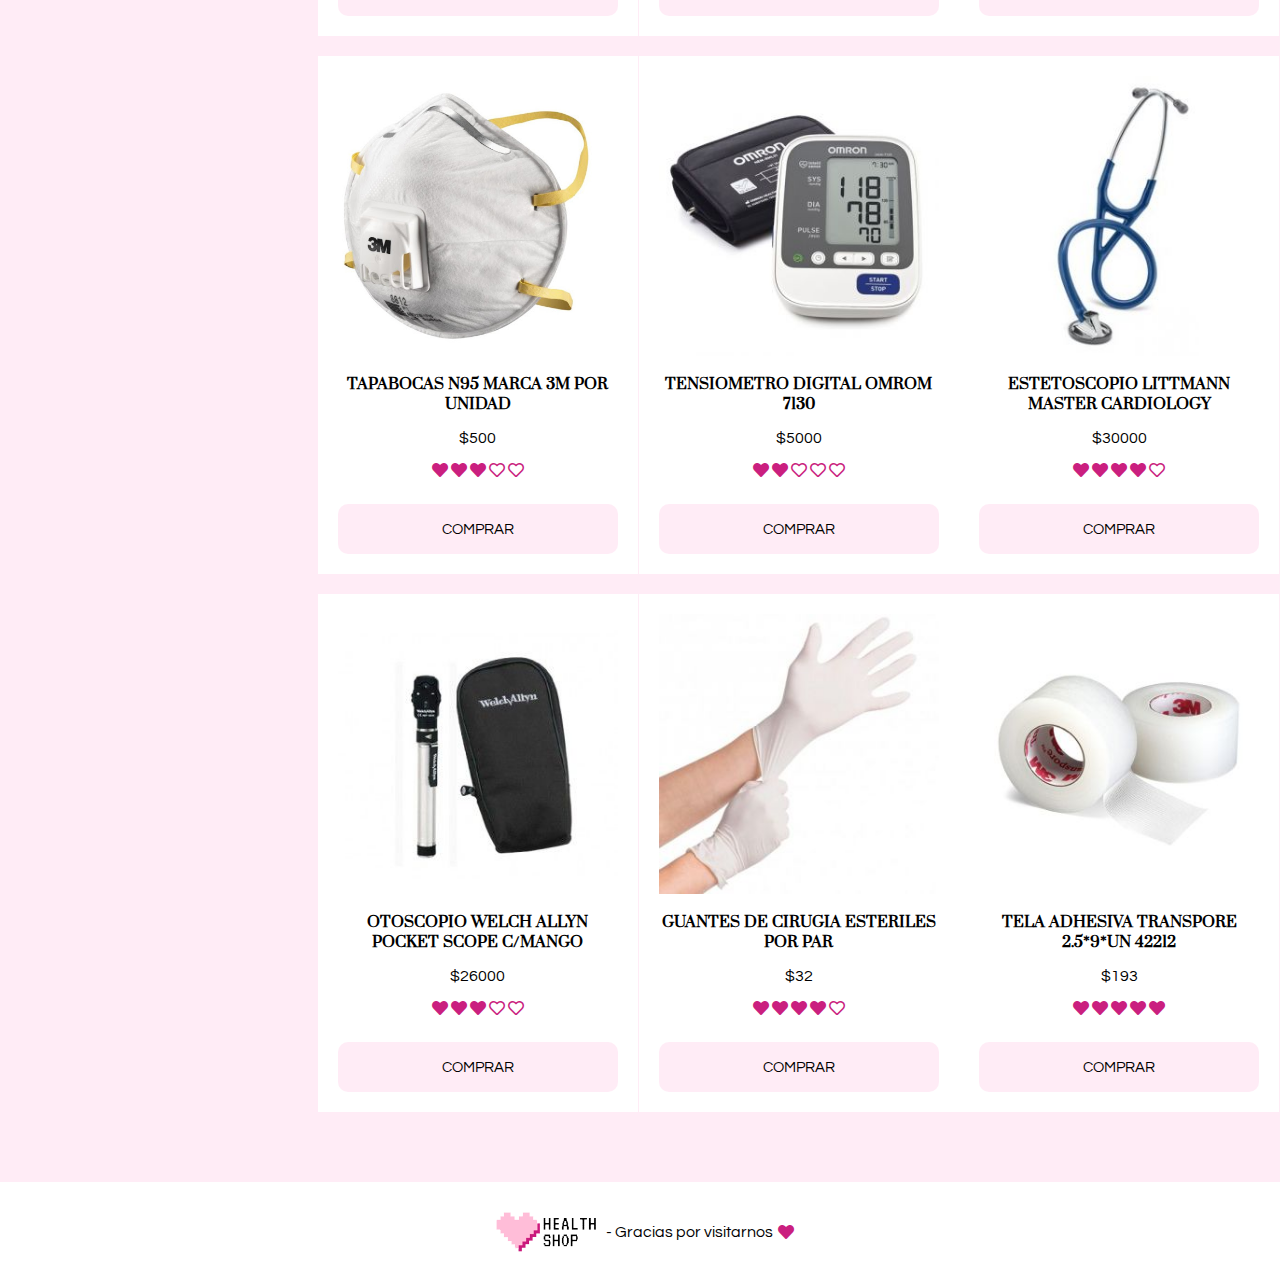
==== commit d483a8e4: "agrego funcionalidad de los filtros de la parte derecha" ====
--- a/index.html
+++ b/index.html
@@ -9,7 +9,7 @@
     <title>Healt shop</title>
 </head>
 
-<body>
+<body class="body">
 
     <div id="overlay--first">
     </div>
@@ -131,14 +131,16 @@
 
     <!-- MODAL ALERTA -->
     <div class="modal--alert">
-        <p class="modal--alert--message">Estás por vaciar el carrito, ¿quieres continuar?</p>
-        <div>
-            <button class="empty-shop-button" id="modal--button--cancel">
-                CANCELAR
-            </button>
-            <button class="shop-button" id="modal--button">
-                VACIAR
-            </button>
+        <div class="alert">
+            <p id="modal--alert--message">Estás por vaciar el carrito, ¿quieres continuar?</p>
+            <div>
+                <button class="empty-shop-button" id="modal--button--cancel">
+                    CANCELAR
+                </button>
+                <button class="shop-button" id="modal--button">
+                    VACIAR
+                </button>
+            </div>
         </div>
     </div>
 
@@ -151,7 +153,7 @@
         </div>
         <div class="search--filters">
             <h2>FILTROS</h2>
-            <button class="button-filter">
+            <button class="button-filter" id="button-clean-filters-right">
                 <i class="fas fa-trash-alt"></i>
                 <p>Limpiar</p>
             </button>
@@ -169,68 +171,75 @@
         <div class="filters-checkbox">
             <h3>CATEGORÍA</h3>
             <label>
-                <input type="checkbox" class="filters-checkbox-items" />Estetoscopios
-            </label>
-            <label>
-                <input type="checkbox" class="filters-checkbox-items" />Otoscopios
-            </label>
-            <label>
-                <input type="checkbox" class="filters-checkbox-items" />Tensiómetros
-            </label>
-            <label>
-                <input type="checkbox" class="filters-checkbox-items" />Oxímetros
-            </label>
-            <label>
-                <input type="checkbox" class="filters-checkbox-items" />Descartables
+                <input type="checkbox" class="filters-checkbox-category categoria" value="1" /> Estetoscopioss
+            </label>
+            <label>
+                <input type="checkbox" class="filters-checkbox-category categoria" value="2" />Otoscopios
+            </label>
+            <label>
+                <input type="checkbox" class="filters-checkbox-category categoria" value="3" />Tensiómetros
+
+            </label>
+            <label>
+                <input type="checkbox" class="filters-checkbox-category categoria" value="4" />Oxímetros
+            </label>
+            <label>
+                <input type="checkbox" class="filters-checkbox-category categoria" value="5" />Descartables
+
             </label>
         </div>
 
         <div class="filters-checkbox">
             <h3>PUNTAJE</h3>
             <label>
-                <input type="checkbox" class="filters-checkbox-items" />
-                <i class="fas fa-heart"></i>
-                <i class="fas fa-heart"></i>
-                <i class="fas fa-heart"></i>
-                <i class="fas fa-heart"></i>
-                <i class="fas fa-heart"></i>
-                (5)
-            </label>
-            <label>
-                <input type="checkbox" class="filters-checkbox-items" />
-                <i class="fas fa-heart"></i>
-                <i class="fas fa-heart"></i>
-                <i class="fas fa-heart"></i>
-                <i class="fas fa-heart"></i>
-                <i class="far fa-heart"></i>
-                (4)
-            </label>
-            <label>
-                <input type="checkbox" class="filters-checkbox-items" />
-                <i class="fas fa-heart"></i>
-                <i class="fas fa-heart"></i>
-                <i class="fas fa-heart"></i>
-                <i class="far fa-heart"></i>
-                <i class="far fa-heart"></i>
-                (3)
-            </label>
-            <label>
-                <input type="checkbox" class="filters-checkbox-items" />
-                <i class="fas fa-heart"></i>
-                <i class="fas fa-heart"></i>
-                <i class="far fa-heart"></i>
-                <i class="far fa-heart"></i>
-                <i class="far fa-heart"></i>
-                (2)
-            </label>
-            <label>
-                <input type="checkbox" class="filters-checkbox-items" />
-                <i class="fas fa-heart"></i>
-                <i class="far fa-heart"></i>
-                <i class="far fa-heart"></i>
-                <i class="far fa-heart"></i>
-                <i class="far fa-heart"></i>
-                (1)
+                <input type="checkbox" class="filters-checkbox-review" value="5" id="checkbox-5" />
+                <span class="product-review">
+                    <i class="fas fa-heart"></i>
+                    <i class="fas fa-heart"></i>
+                    <i class="fas fa-heart"></i>
+                    <i class="fas fa-heart"></i>
+                    <i class="fas fa-heart"></i>
+                    (5)
+            </label>
+            <label>
+                <input type="checkbox" class="filters-checkbox-review" value="4" id="checkbox-4" />
+                <span class="product-review">
+                    <i class="fas fa-heart"></i>
+                    <i class="fas fa-heart"></i>
+                    <i class="fas fa-heart"></i>
+                    <i class="fas fa-heart"></i>
+                    <i class="far fa-heart"></i>
+                    (4)
+            </label>
+            <label>
+                <input type="checkbox" class="filters-checkbox-review" value="3" id="checkbox-3" />
+                <span class="product-review">
+                    <i class="fas fa-heart"></i>
+                    <i class="fas fa-heart"></i>
+                    <i class="fas fa-heart"></i>
+                    <i class="far fa-heart"></i>
+                    <i class="far fa-heart"></i>
+                    (3)
+            </label>
+            <label>
+                <input type="checkbox" class="filters-checkbox-review" value="2" id="checkbox-2" />
+                <span class="product-review">
+                    <i class="fas fa-heart"></i>
+                    <i class="fas fa-heart"></i>
+                    <i class="far fa-heart"></i>
+                    <i class="far fa-heart"></i>
+                    <i class="far fa-heart"></i>
+                    (2)
+            </label>
+            <label>
+                <input type="checkbox" class="filters-checkbox-review" value="1" id="checkbox-1" />
+                <span class="product-review">
+                    <i class="fas fa-heart"></i>
+                    <i class="far fa-heart"></i>
+                    <i class="far fa-heart"></i>
+                    <i class="far fa-heart"></i>
+                    <i class="far fa-heart"></i>
+                    (1)
             </label>
         </div>
     </aside>
@@ -260,7 +269,7 @@
         <aside class="aside-container">
             <div class="search-filters">
                 <h2>FILTROS</h2>
-                <button class="button-filter">
+                <button class="button-filter" id="button-clean-filters">
                     <i class="fas fa-trash-alt"></i>
                     <p>Limpiar</p>
                 </button>
@@ -279,19 +288,19 @@
             <div class="filters-checkbox">
                 <h3>CATEGORÍA</h3>
                 <label>
-                    <input type="checkbox" class="filters-checkbox-category" />Estetoscopios
-                </label>
-                <label>
-                    <input type="checkbox" class="filters-checkbox-category" />Otoscopios
-                </label>
-                <label>
-                    <input type="checkbox" class="filters-checkbox-category" />Tensiómetros
-                </label>
-                <label>
-                    <input type="checkbox" class="filters-checkbox-category" />Oxímetros
-                </label>
-                <label>
-                    <input type="checkbox" class="filters-checkbox-category" />Descartables
+                    <input type="checkbox" class="filters-checkbox-category categoria" value="1" /> Estetoscopios
+                </label>
+                <label>
+                    <input type="checkbox" class="filters-checkbox-category categoria" value="2" />Otoscopios
+                </label>
+                <label>
+                    <input type="checkbox" class="filters-checkbox-category categoria" value="3" />Tensiómetros
+                </label>
+                <label>
+                    <input type="checkbox" class="filters-checkbox-category categoria" value="4" />Oxímetros
+                </label>
+                <label>
+                    <input type="checkbox" class="filters-checkbox-category categoria" value="5" />Descartables
                 </label>
             </div>
 
@@ -344,11 +353,11 @@
                 <label>
                     <input type="checkbox" class="filters-checkbox-review" value="1" id="checkbox-1" />
                     <span class="product-review">
-                    <i class="fas fa-heart"></i>
-                    <i class="far fa-heart"></i>
-                    <i class="far fa-heart"></i>
-                    <i class="far fa-heart"></i>
-                    <i class="far fa-heart"></i>
+                        <i class="fas fa-heart"></i>
+                        <i class="far fa-heart"></i>
+                        <i class="far fa-heart"></i>
+                        <i class="far fa-heart"></i>
+                        <i class="far fa-heart"></i>
                     </span>
                     (1)
                 </label>
@@ -383,7 +392,7 @@
             <!-- CONTENEDOR VISTA  COMPRIMIDA DE TARJETAS DE PRODUCTOS -->
             <div class="products-cards-section">
 
-                <article class="product-card" data-nombre="estetoscopio" data-categoria="estetoscopios" data-precio="14000" data-review="3">
+                <article class="product-card" data-nombre="estetoscopio" data-categoria="1" data-precio="14000" data-review="3">
                     <div class="product-information-container">
                         <div class="product-img">
                             <img src="./img/product1.jpg" alt="">
@@ -405,7 +414,7 @@
                     </div>
                 </article>
 
-                <article class="product-card" data-nombre="otoscopio" data-categoria="otoscopios" data-precio="17000" data-review="5">
+                <article class="product-card" data-nombre="otoscopio" data-categoria="2" data-precio="17000" data-review="5">
                     <div class="product-information-container">
                         <div class="product-img">
                             <img src="./img/product2.jpg" alt="">
@@ -427,7 +436,7 @@
                     </div>
                 </article>
 
-                <article class="product-card" data-nombre="tensiometro" data-categoria="tensiometros" data-precio="1600" data-review="2">
+                <article class="product-card" data-nombre="tensiometro" data-categoria="3" data-precio="1600" data-review="2">
                     <div class="product-information-container">
                         <div class="product-img">
                             <img src="./img/product3.jpg" alt="">
@@ -449,7 +458,7 @@
                     </div>
                 </article>
 
-                <article class="product-card" data-nombre="oximetro" data-categoria="oximetros" data-precio="2000" data-review="3">
+                <article class="product-card" data-nombre="oximetro" data-categoria="4" data-precio="2000" data-review="3">
                     <div class="product-information-container">
                         <div class="product-img">
                             <img src="./img/product4.jpg" alt="">
@@ -471,7 +480,7 @@
                     </div>
                 </article>
 
-                <article class="product-card" data-nombre="estetoscopio" data-categoria="estetoscopios" data-precio="27000" data-review="5">
+                <article class="product-card" data-nombre="estetoscopio" data-categoria="1" data-precio="27000" data-review="5">
                     <div class="product-information-container">
                         <div class="product-img">
                             <img src="./img/product5.jpg" alt="">
@@ -493,7 +502,7 @@
                     </div>
                 </article>
 
-                <article class="product-card" data-nombre="otoscopio" data-categoria="otoscopios" data-precio="10000" data-review="1">
+                <article class="product-card" data-nombre="otoscopio" data-categoria="2" data-precio="10000" data-review="1">
                     <div class="product-information-container">
                         <div class="product-img">
                             <img src="./img/product6.jpg" alt="">
@@ -515,7 +524,7 @@
                     </div>
                 </article>
 
-                <article class="product-card" data-nombre="tapaboca" data-categoria="descartables" data-precio="500" data-review="3">
+                <article class="product-card" data-nombre="tapaboca" data-categoria="5" data-precio="500" data-review="3">
                     <div class="product-information-container">
                         <div class="product-img">
                             <img src="./img/product7.jpg" alt="">
@@ -537,7 +546,7 @@
                     </div>
                 </article>
 
-                <article class="product-card" data-nombre="tensiometro" data-categoria="tensiometros" data-precio="5000" data-review="2">
+                <article class="product-card" data-nombre="tensiometro" data-categoria="3" data-precio="5000" data-review="2">
                     <div class="product-information-container">
                         <div class="product-img">
                             <img src="./img/product8.jpg" alt="">
@@ -559,7 +568,7 @@
                     </div>
                 </article>
 
-                <article class="product-card" data-nombre="estetoscopio" data-categoria="estetoscopios" data-precio="30000" data-review="4">
+                <article class="product-card" data-nombre="estetoscopio" data-categoria="1" data-precio="30000" data-review="4">
                     <div class="product-information-container">
                         <div class="product-img">
                             <img src="./img/product9.jpg" alt="">
@@ -581,7 +590,7 @@
                     </div>
                 </article>
 
-                <article class="product-card" data-nombre="otoscopio" data-categoria="otoscopios" data-precio="26000" data-review="3">
+                <article class="product-card" data-nombre="otoscopio" data-categoria="2" data-precio="26000" data-review="3">
                     <div class="product-information-container">
                         <div class="product-img">
                             <img src="./img/product10.jpg" alt="">
@@ -603,7 +612,7 @@
                     </div>
                 </article>
 
-                <article class="product-card" data-nombre="guantes" data-categoria="descartables" data-precio="32" data-review="4">
+                <article class="product-card" data-nombre="guantes" data-categoria="5" data-precio="32" data-review="4">
                     <div class="product-information-container">
                         <div class="product-img">
                             <img src="./img/product11.jpg" alt="">
@@ -625,7 +634,7 @@
                     </div>
                 </article>
 
-                <article class="product-card" data-nombre="tela" data-categoria="descartables" data-precio="193" data-review="5">
+                <article class="product-card" data-nombre="tela" data-categoria="5" data-precio="193" data-review="5">
                     <div class="product-information-container">
                         <div class="product-img">
                             <img src="./img/product12.jpg" alt="">
@@ -653,7 +662,7 @@
             <!-- CONTENEDOR VISTA EXPANDIDA DE TARJETAS DE PRODUCTOS  -->
             <div class="products--cards--section">
 
-                <article class="product--card--expand" data-nombre="estetoscopio" data-categoria="estetoscopios" data-precio="14000" data-review="3">
+                <article class="product--card--expand" data-nombre="estetoscopio" data-categoria="1" data-precio="14000" data-review="3">
                     <div class="product--information--container--expand">
                         <div class="product--img--expand">
                             <img src="./img/product1.jpg" alt="">
@@ -678,7 +687,7 @@
                     </div>
                 </article>
 
-                <article class="product--card--expand" data-nombre="otoscopio" data-categoria="otoscopios" data-precio="17000" data-review="5">
+                <article class="product--card--expand" data-nombre="otoscopio" data-categoria="2" data-precio="17000" data-review="5">
                     <div class="product--information--container--expand">
                         <div class="product--img--expand">
                             <img src="./img/product2.jpg" alt="">
@@ -703,7 +712,7 @@
                     </div>
                 </article>
 
-                <article class="product--card--expand" data-nombre="tensiometro" data-categoria="tensiometros" data-precio="1600" data-review="2">
+                <article class="product--card--expand" data-nombre="tensiometro" data-categoria="3" data-precio="1600" data-review="2">
                     <div class="product--information--container--expand">
                         <div class="product--img--expand">
                             <img src="./img/product3.jpg" alt="">
@@ -728,7 +737,7 @@
                     </div>
                 </article>
 
-                <article class="product--card--expand" data-nombre="oximetro" data-categoria="oximetros" data-precio="2000" data-review="3">
+                <article class="product--card--expand" data-nombre="oximetro" data-categoria="4" data-precio="2000" data-review="3">
                     <div class="product--information--container--expand">
                         <div class="product--img--expand">
                             <img src="./img/product4.jpg" alt="">
@@ -753,7 +762,7 @@
                     </div>
                 </article>
 
-                <article class="product--card--expand" data-nombre="estetoscopio" data-categoria="estetoscopios" data-precio="27000" data-review="5">
+                <article class="product--card--expand" data-nombre="estetoscopio" data-categoria="1" data-precio="27000" data-review="5">
                     <div class="product--information--container--expand">
                         <div class="product--img--expand">
                             <img src="./img/product5.jpg" alt="">
@@ -778,7 +787,7 @@
                     </div>
                 </article>
 
-                <article class="product--card--expand" data-nombre="otoscopio" data-categoria="otoscopios" data-precio="10000" data-review="1">
+                <article class="product--card--expand" data-nombre="otoscopio" data-categoria="2" data-precio="10000" data-review="1">
                     <div class="product--information--container--expand">
                         <div class="product--img--expand">
                             <img src="./img/product6.jpg" alt="">
@@ -803,7 +812,7 @@
                     </div>
                 </article>
 
-                <article class="product--card--expand" data-nombre="tapaboca" data-categoria="descartables" data-precio="500" data-review="3">
+                <article class="product--card--expand" data-nombre="tapaboca" data-categoria="5" data-precio="500" data-review="3">
                     <div class="product--information--container--expand">
                         <div class="product--img--expand">
                             <img src="./img/product7.jpg" alt="">
@@ -828,7 +837,7 @@
                     </div>
                 </article>
 
-                <article class="product--card--expand" data-nombre="tensiometro" data-categoria="tensiometros" data-precio="5000" data-review="2">
+                <article class="product--card--expand" data-nombre="tensiometro" data-categoria="3" data-precio="5000" data-review="2">
                     <div class="product--information--container--expand">
                         <div class="product--img--expand">
                             <img src="./img/product8.jpg" alt="">
@@ -853,7 +862,7 @@
                     </div>
                 </article>
 
-                <article class="product--card--expand" data-nombre="estetoscopio" data-categoria="estetoscopios" data-precio="30000" data-review="4">
+                <article class="product--card--expand" data-nombre="1" data-categoria="estetoscopios" data-precio="30000" data-review="4">
                     <div class="product--information--container--expand">
                         <div class="product--img--expand">
                             <img src="./img/product9.jpg" alt="">
@@ -878,7 +887,7 @@
                     </div>
                 </article>
 
-                <article class="product--card--expand" data-nombre="otoscopio" data-categoria="otoscopios" data-precio="26000" data-review="3">
+                <article class="product--card--expand" data-nombre="2" data-categoria="otoscopios" data-precio="26000" data-review="3">
                     <div class="product--information--container--expand">
                         <div class="product--img--expand">
                             <img src="./img/product10.jpg" alt="">
@@ -903,7 +912,7 @@
                     </div>
                 </article>
 
-                <article class="product--card--expand" data-nombre="guantes" data-categoria="descartables" data-precio="32" data-review="4">
+                <article class="product--card--expand" data-nombre="guantes" data-categoria="5" data-precio="32" data-review="4">
                     <div class="product--information--container--expand">
                         <div class="product--img--expand">
                             <img src="./img/product11.jpg" alt="">
@@ -928,7 +937,7 @@
                     </div>
                 </article>
 
-                <article class="product--card--expand" data-nombre="tela" data-categoria="descartables" data-precio="193" data-review="5">
+                <article class="product--card--expand" data-nombre="tela" data-categoria="5" data-precio="193" data-review="5">
                     <div class="product--information--container--expand">
                         <div class="product--img--expand">
                             <img src="./img/product12.jpg" alt="">
